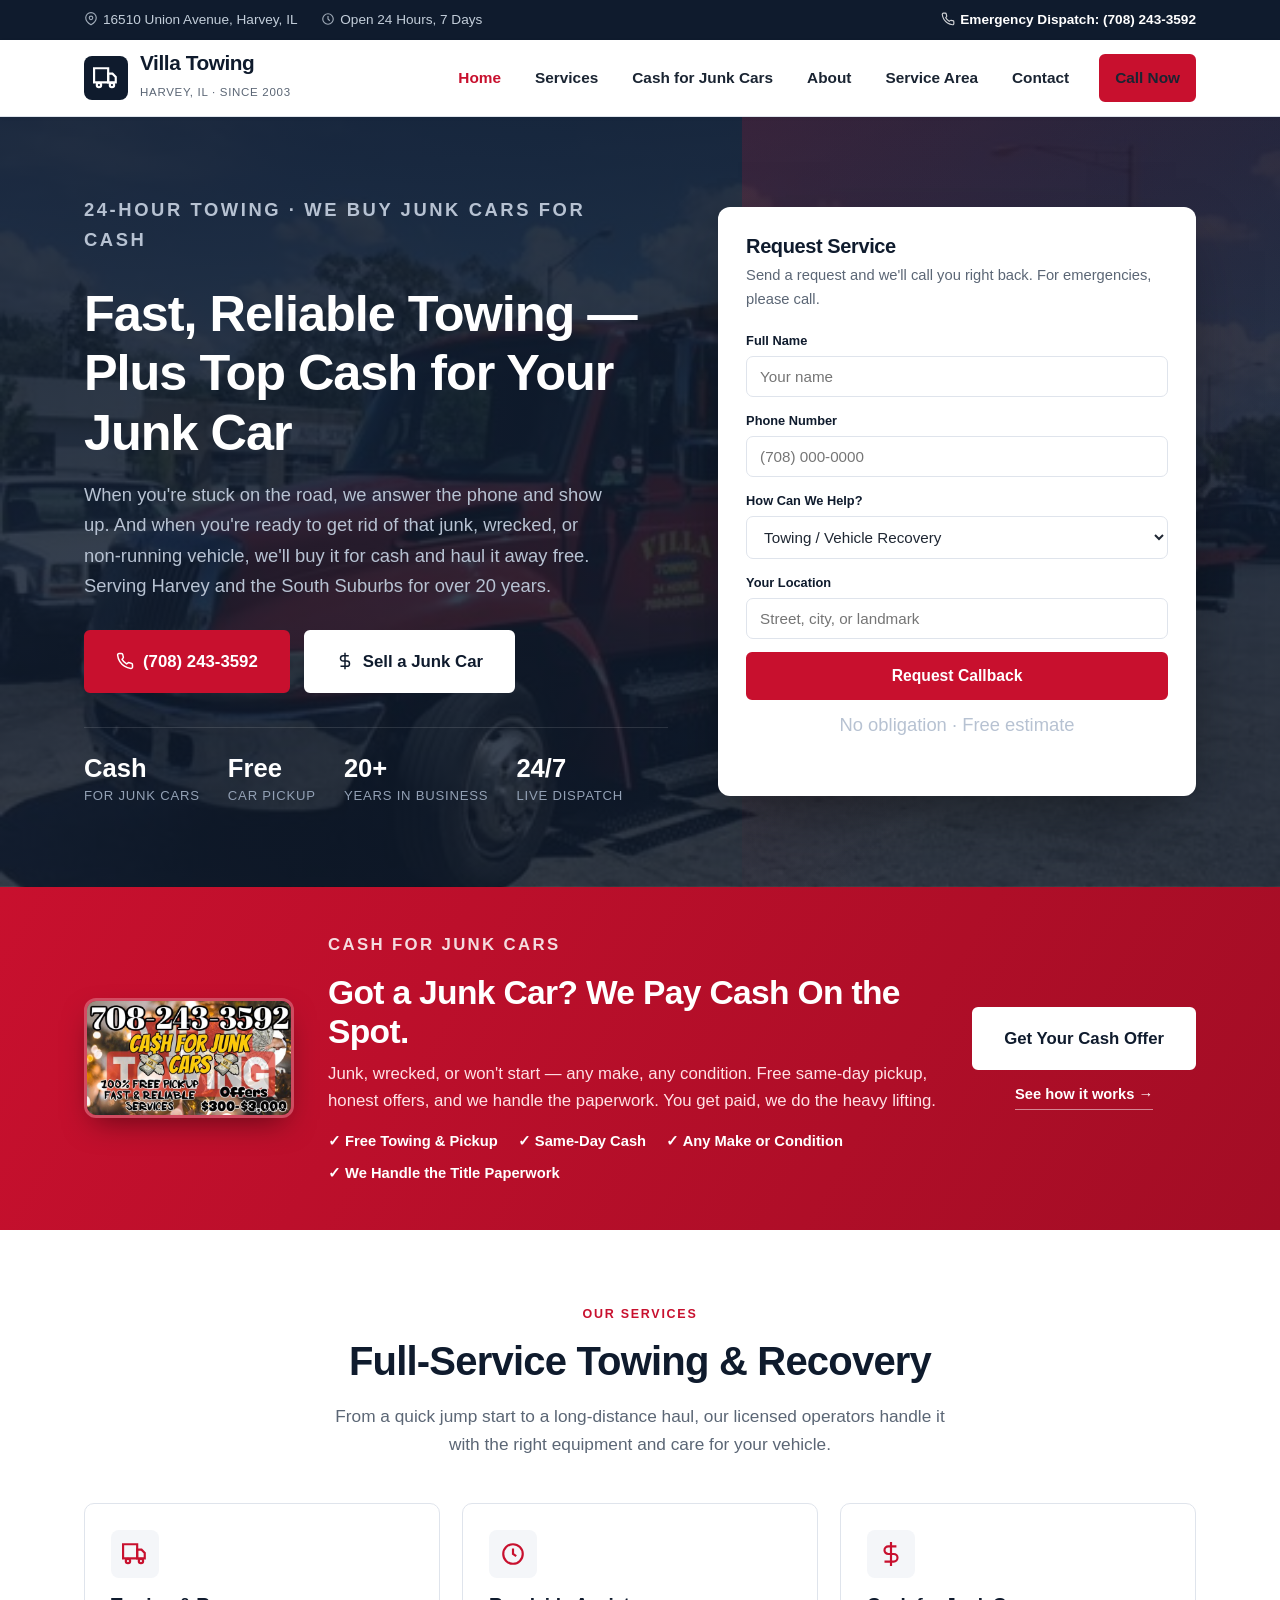
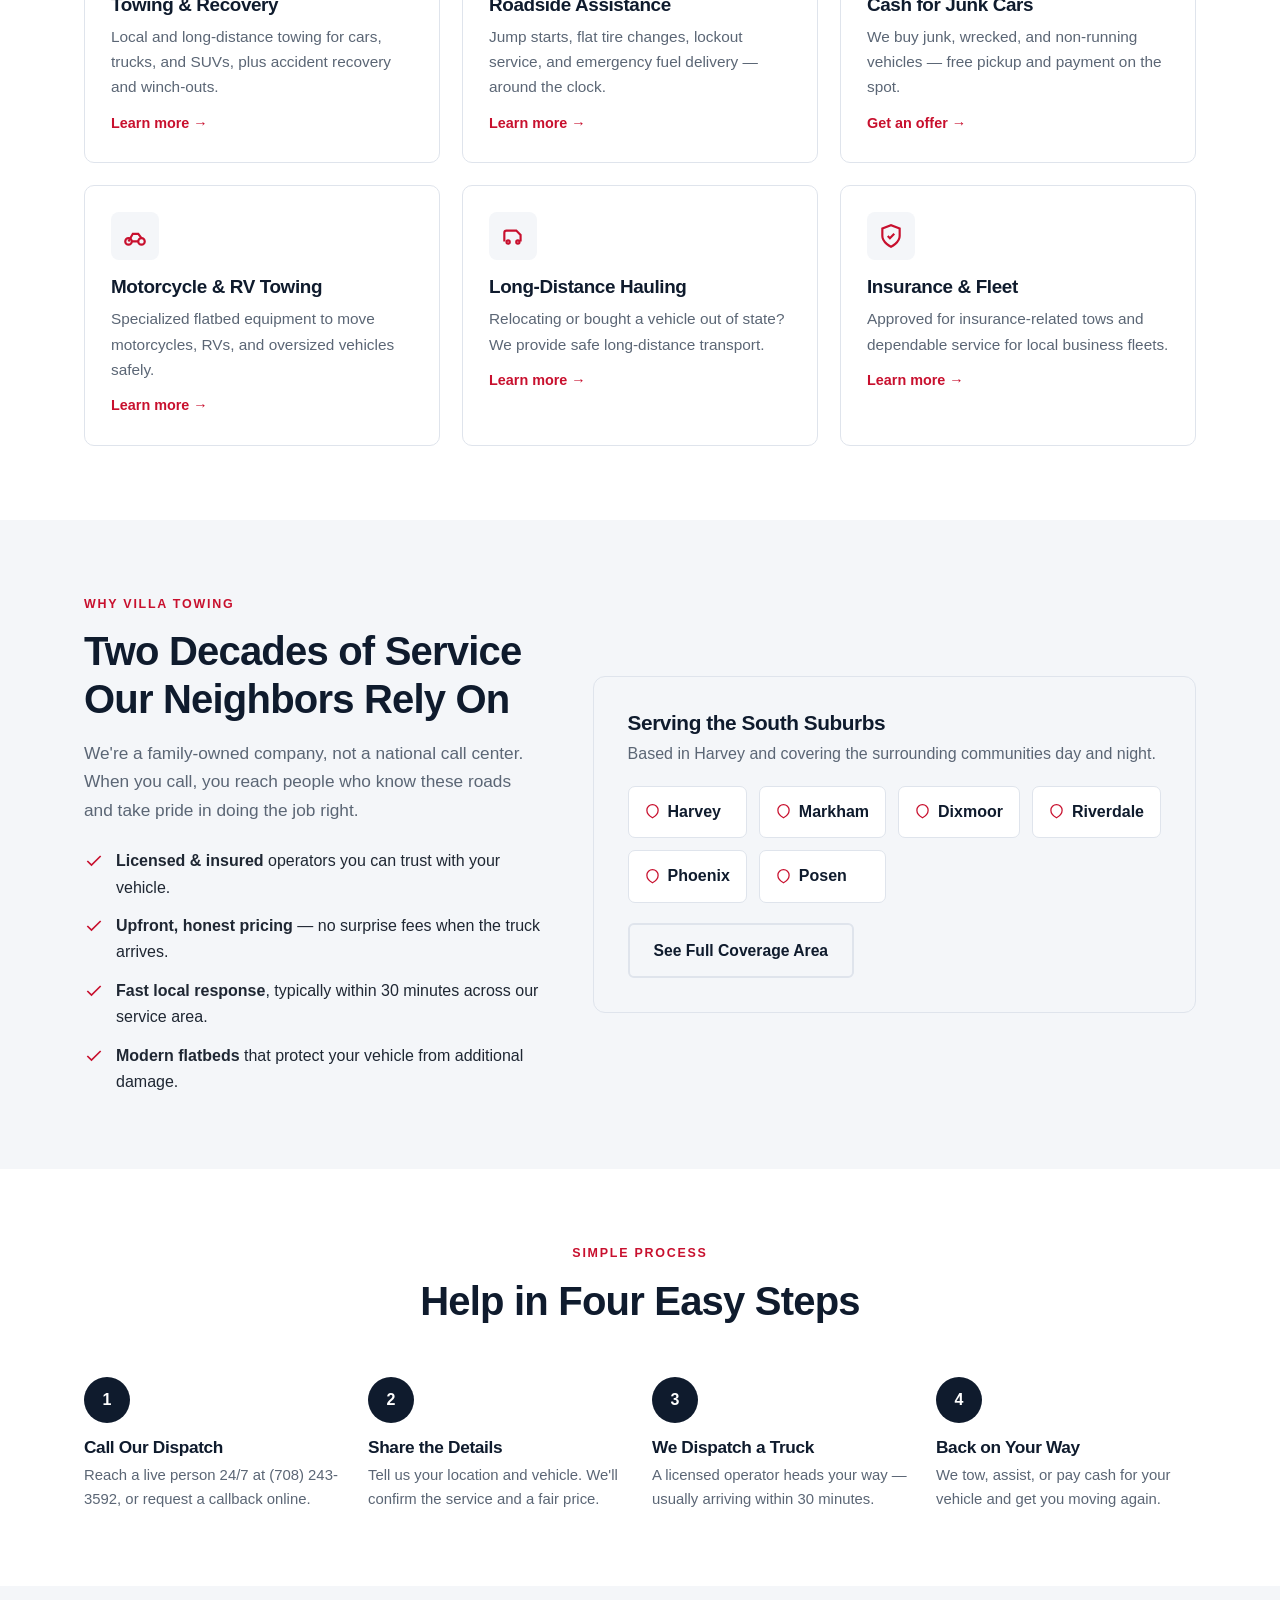
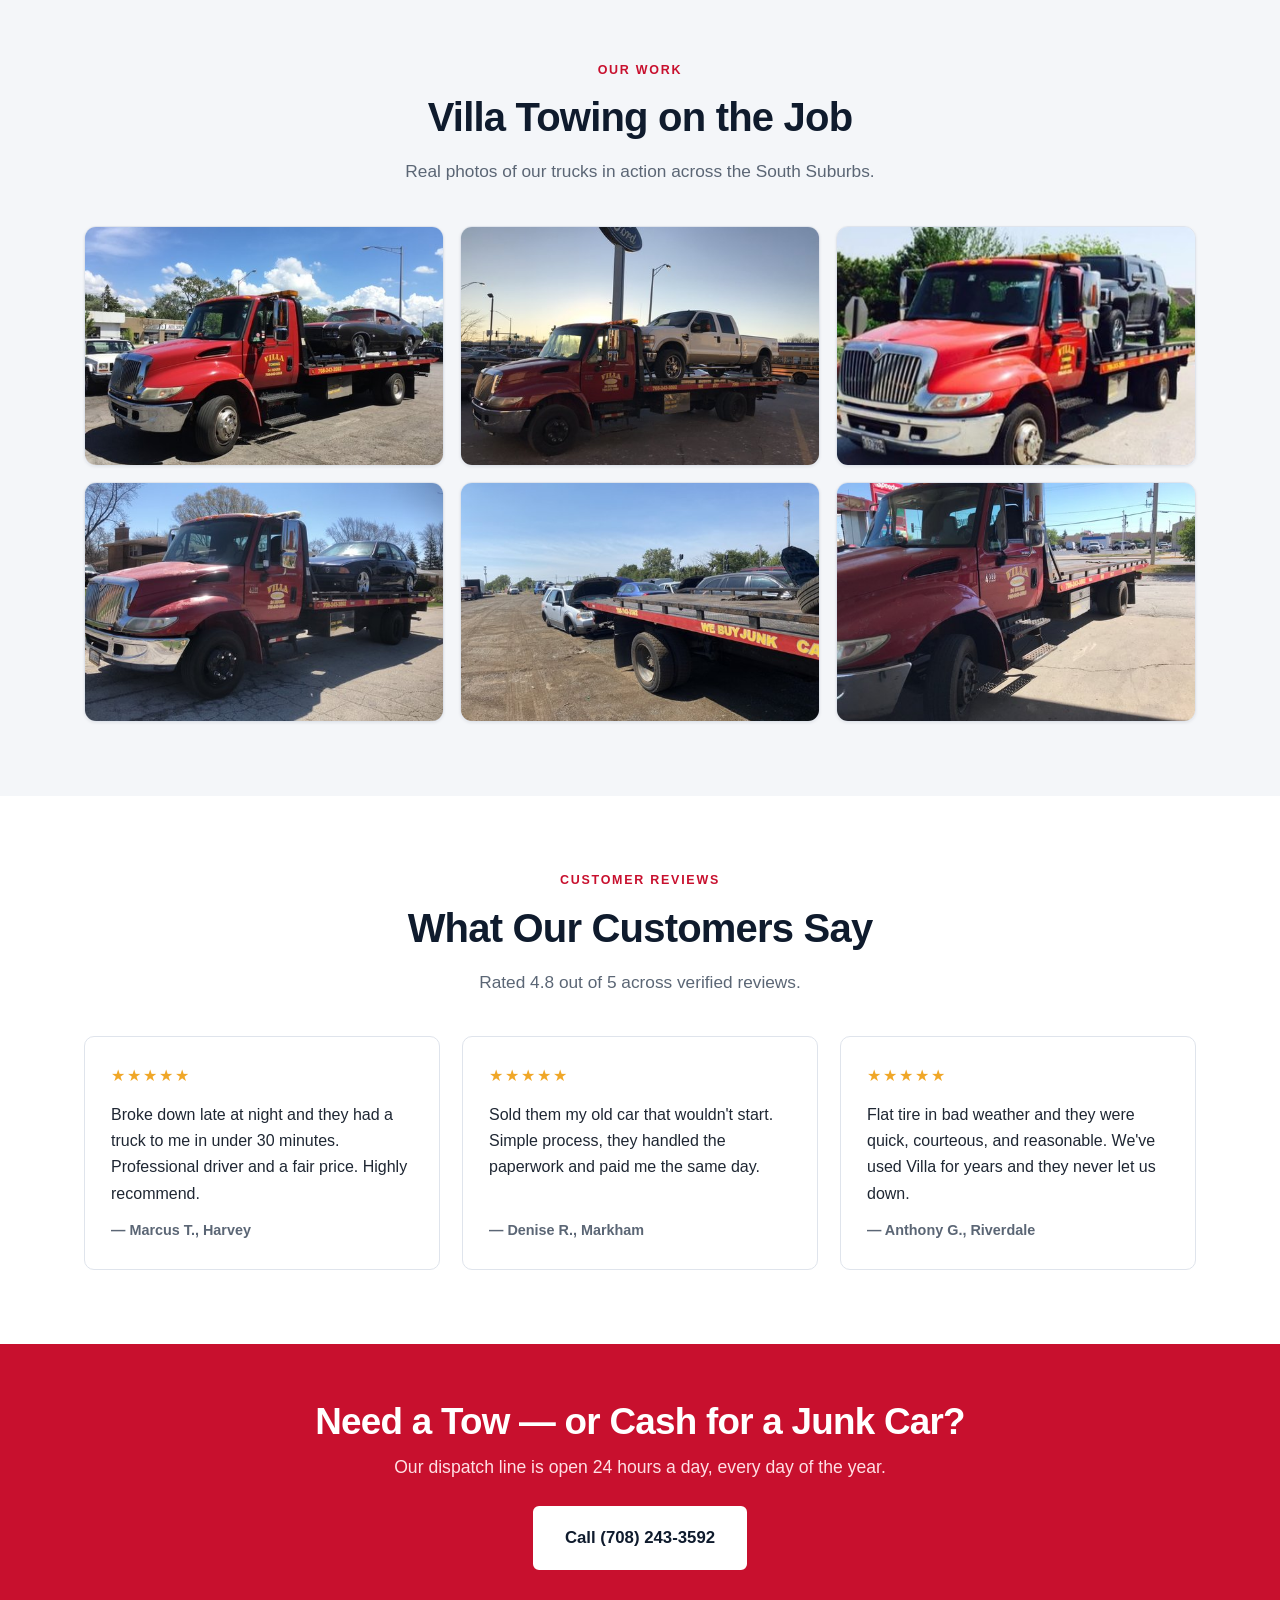
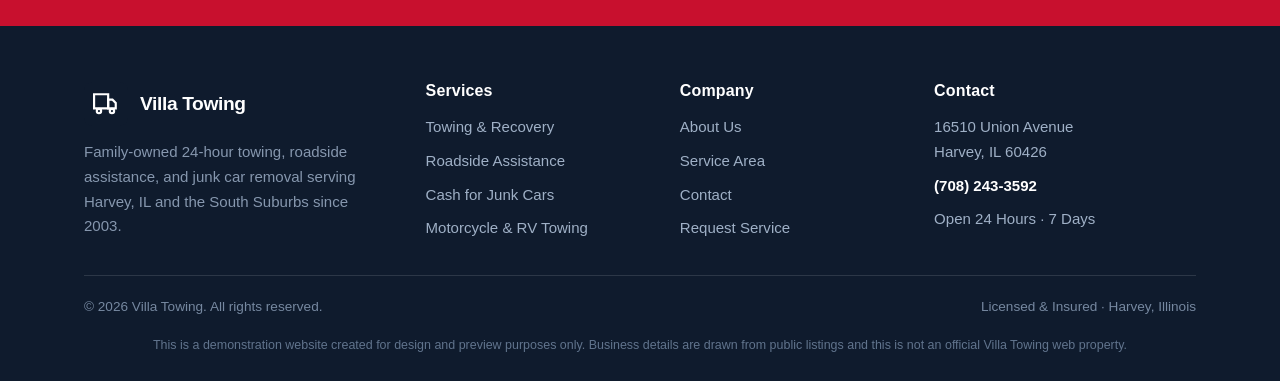
==== index.html @ cbfd946d "cash4cars" ====
<!DOCTYPE html>
<html lang="en">
<head>
<meta charset="UTF-8">
<meta name="viewport" content="width=device-width, initial-scale=1.0">
<title>Villa Towing | 24/7 Towing & Cash for Junk Cars in Harvey, IL</title>
<meta name="description" content="Villa Towing provides 24-hour towing and roadside assistance, and pays cash for junk cars in Harvey, IL and the South Suburbs. Free pickup, same-day cash. Call (708) 243-3592.">
<link rel="stylesheet" href="styles.css">
</head>
<body>

<!-- TOP BAR -->
<div class="topbar">
  <div class="wrap">
    <div class="tb-left">
      <span><svg viewBox="0 0 24 24" fill="none" stroke="currentColor" stroke-width="2"><path d="M21 10c0 7-9 12-9 12s-9-5-9-12a9 9 0 0118 0z"/><circle cx="12" cy="10" r="3"/></svg>16510 Union Avenue, Harvey, IL</span>
      <span><svg viewBox="0 0 24 24" fill="none" stroke="currentColor" stroke-width="2"><circle cx="12" cy="12" r="9"/><path d="M12 7v5l3 3"/></svg>Open 24 Hours, 7 Days</span>
    </div>
    <div class="tb-right">
      <a href="tel:+17082433592"><svg viewBox="0 0 24 24" fill="none" stroke="currentColor" stroke-width="2"><path d="M22 16.9v3a2 2 0 01-2.2 2 19.8 19.8 0 01-8.6-3 19.5 19.5 0 01-6-6 19.8 19.8 0 01-3-8.6A2 2 0 014.1 2h3a2 2 0 012 1.7c.1.9.3 1.8.6 2.6a2 2 0 01-.5 2.1L8.1 9.9a16 16 0 006 6l1.5-1.1a2 2 0 012.1-.5c.8.3 1.7.5 2.6.6a2 2 0 011.7 2z"/></svg>Emergency Dispatch: (708) 243-3592</a>
    </div>
  </div>
</div>

<!-- HEADER -->
<header class="site">
  <div class="wrap nav">
    <a href="index.html" class="brand">
      <span class="logo"><svg viewBox="0 0 24 24" fill="none" stroke="#fff" stroke-width="2"><path d="M1 3h13v13H1z"/><path d="M14 8h4l3 3v5h-7z"/><circle cx="5.5" cy="18.5" r="2"/><circle cx="17.5" cy="18.5" r="2"/></svg></span>
      <span><span class="name">Villa Towing</span><br><span class="tag">Harvey, IL · Since 2003</span></span>
    </a>
    <nav class="nav-links" id="menu">
      <a href="index.html" class="active">Home</a>
      <a href="services.html">Services</a>
      <a href="junk-cars.html">Cash for Junk Cars</a>
      <a href="about.html">About</a>
      <a href="service-area.html">Service Area</a>
      <a href="contact.html">Contact</a>
      <a href="tel:+17082433592" class="btn btn-primary nav-cta">Call Now</a>
    </nav>
    <button class="menu-btn" onclick="document.getElementById('menu').classList.toggle('open')">☰</button>
  </div>
</header>

<!-- HERO -->
<section class="hero has-photo" style="background-image:linear-gradient(rgba(15,27,45,.90),rgba(15,27,45,.80)),url('images/yelp-7.jpg')">
  <div class="wrap">
    <div class="hero-grid">
      <div>
        <p class="eyebrow">24-Hour Towing · We Buy Junk Cars for Cash</p>
        <h1>Fast, Reliable Towing — Plus Top Cash for Your Junk Car</h1>
        <p>When you're stuck on the road, we answer the phone and show up. And when you're ready to get rid of that junk, wrecked, or non-running vehicle, we'll buy it for cash and haul it away free. Serving Harvey and the South Suburbs for over 20 years.</p>
        <div class="hero-cta">
          <a href="tel:+17082433592" class="btn btn-primary btn-lg">
            <svg viewBox="0 0 24 24" fill="none" stroke="currentColor" stroke-width="2"><path d="M22 16.9v3a2 2 0 01-2.2 2 19.8 19.8 0 01-8.6-3 19.5 19.5 0 01-6-6 19.8 19.8 0 01-3-8.6A2 2 0 014.1 2h3a2 2 0 012 1.7c.1.9.3 1.8.6 2.6a2 2 0 01-.5 2.1L8.1 9.9a16 16 0 006 6l1.5-1.1a2 2 0 012.1-.5c.8.3 1.7.5 2.6.6a2 2 0 011.7 2z"/></svg>
            (708) 243-3592
          </a>
          <a href="junk-cars.html" class="btn btn-light btn-lg">
            <svg viewBox="0 0 24 24" fill="none" stroke="currentColor" stroke-width="2"><path d="M12 1v22M17 5H9.5a3.5 3.5 0 000 7h5a3.5 3.5 0 010 7H6"/></svg>
            Sell a Junk Car
          </a>
        </div>
        <div class="trust-row">
          <div class="t"><span class="n">Cash</span><span class="l">For Junk Cars</span></div>
          <div class="t"><span class="n">Free</span><span class="l">Car Pickup</span></div>
          <div class="t"><span class="n">20+</span><span class="l">Years in Business</span></div>
          <div class="t"><span class="n">24/7</span><span class="l">Live Dispatch</span></div>
        </div>
      </div>

      <div class="quote-card" id="quote">
        <h3>Request Service</h3>
        <p class="qс-sub">Send a request and we'll call you right back. For emergencies, please call.</p>
        <form onsubmit="return villaSubmit(event)">
          <div class="field"><label>Full Name</label><input required placeholder="Your name"></div>
          <div class="field"><label>Phone Number</label><input required type="tel" placeholder="(708) 000-0000"></div>
          <div class="field">
            <label>How Can We Help?</label>
            <select>
              <option>Towing / Vehicle Recovery</option>
              <option>Sell a Junk Car (Cash Offer)</option>
              <option>Jump Start</option>
              <option>Flat Tire Change</option>
              <option>Lockout / Fuel Delivery</option>
              <option>Motorcycle or RV Towing</option>
            </select>
          </div>
          <div class="field"><label>Your Location</label><input placeholder="Street, city, or landmark"></div>
          <button type="submit" class="btn btn-primary" style="width:100%;justify-content:center">Request Callback</button>
          <p class="form-note">No obligation · Free estimate</p>
        </form>
      </div>
    </div>
  </div>
</section>

<!-- CASH FOR JUNK CARS HIGHLIGHT -->
<section class="junk-band">
  <div class="wrap">
    <div class="junk-inner">
      <div class="junk-photo">
        <img src="images/yelp-1.jpg" alt="Villa Towing — Cash for Junk Cars, free pickup, offers $300–$3,000">
      </div>
      <div class="junk-copy">
        <p class="eyebrow" style="color:#fff;opacity:.85">Cash for Junk Cars</p>
        <h2>Got a Junk Car? We Pay Cash On the Spot.</h2>
        <p>Junk, wrecked, or won't start — any make, any condition. Free same-day pickup, honest offers, and we handle the paperwork. You get paid, we do the heavy lifting.</p>
        <div class="junk-tags">
          <span>✓ Free Towing &amp; Pickup</span>
          <span>✓ Same-Day Cash</span>
          <span>✓ Any Make or Condition</span>
          <span>✓ We Handle the Title Paperwork</span>
        </div>
      </div>
      <div class="junk-cta">
        <a href="tel:+17082433592" class="btn btn-light btn-lg">Get Your Cash Offer</a>
        <a href="junk-cars.html" class="junk-link">See how it works →</a>
      </div>
    </div>
  </div>
</section>

<!-- SERVICES -->
<section class="section">
  <div class="wrap">
    <div class="center" style="margin-bottom:44px">
      <p class="eyebrow">Our Services</p>
      <h2 class="h-lead">Full-Service Towing &amp; Recovery</h2>
      <p class="sub">From a quick jump start to a long-distance haul, our licensed operators handle it with the right equipment and care for your vehicle.</p>
    </div>
    <div class="grid grid-3">
      <div class="card">
        <div class="icon"><svg viewBox="0 0 24 24" fill="none" stroke-width="2"><path d="M1 3h13v13H1z"/><path d="M14 8h4l3 3v5h-7z"/><circle cx="5.5" cy="18.5" r="2"/><circle cx="17.5" cy="18.5" r="2"/></svg></div>
        <h3>Towing &amp; Recovery</h3>
        <p>Local and long-distance towing for cars, trucks, and SUVs, plus accident recovery and winch-outs.</p>
        <a href="services.html" class="more">Learn more →</a>
      </div>
      <div class="card">
        <div class="icon"><svg viewBox="0 0 24 24" fill="none" stroke-width="2"><circle cx="12" cy="12" r="9"/><path d="M12 7v5l3 2"/></svg></div>
        <h3>Roadside Assistance</h3>
        <p>Jump starts, flat tire changes, lockout service, and emergency fuel delivery — around the clock.</p>
        <a href="services.html" class="more">Learn more →</a>
      </div>
      <div class="card">
        <div class="icon"><svg viewBox="0 0 24 24" fill="none" stroke-width="2"><path d="M12 1v22M17 5H9.5a3.5 3.5 0 000 7h5a3.5 3.5 0 010 7H6"/></svg></div>
        <h3>Cash for Junk Cars</h3>
        <p>We buy junk, wrecked, and non-running vehicles — free pickup and payment on the spot.</p>
        <a href="junk-cars.html" class="more">Get an offer →</a>
      </div>
      <div class="card">
        <div class="icon"><svg viewBox="0 0 24 24" fill="none" stroke-width="2"><circle cx="6" cy="17" r="3"/><circle cx="18" cy="17" r="3"/><path d="M9 17h6M6 17l4-7h5l3 4"/></svg></div>
        <h3>Motorcycle &amp; RV Towing</h3>
        <p>Specialized flatbed equipment to move motorcycles, RVs, and oversized vehicles safely.</p>
        <a href="services.html" class="more">Learn more →</a>
      </div>
      <div class="card">
        <div class="icon"><svg viewBox="0 0 24 24" fill="none" stroke-width="2"><path d="M3 12h18M12 3v18" opacity=".0"/><path d="M4 17V9a2 2 0 012-2h9l4 4v6"/><circle cx="7.5" cy="17.5" r="1.5"/><circle cx="16.5" cy="17.5" r="1.5"/></svg></div>
        <h3>Long-Distance Hauling</h3>
        <p>Relocating or bought a vehicle out of state? We provide safe long-distance transport.</p>
        <a href="services.html" class="more">Learn more →</a>
      </div>
      <div class="card">
        <div class="icon"><svg viewBox="0 0 24 24" fill="none" stroke-width="2"><path d="M12 22s8-4 8-10V5l-8-3-8 3v7c0 6 8 10 8 10z"/><path d="M9 12l2 2 4-4"/></svg></div>
        <h3>Insurance &amp; Fleet</h3>
        <p>Approved for insurance-related tows and dependable service for local business fleets.</p>
        <a href="services.html" class="more">Learn more →</a>
      </div>
    </div>
  </div>
</section>

<!-- WHY / SPLIT -->
<section class="section bg-mist">
  <div class="wrap split">
    <div>
      <p class="eyebrow">Why Villa Towing</p>
      <h2 class="h-lead">Two Decades of Service Our Neighbors Rely On</h2>
      <p class="sub" style="margin-bottom:24px">We're a family-owned company, not a national call center. When you call, you reach people who know these roads and take pride in doing the job right.</p>
      <ul class="checks">
        <li><svg viewBox="0 0 24 24" fill="none" stroke-width="2"><path d="M20 6L9 17l-5-5"/></svg><span><strong>Licensed &amp; insured</strong> operators you can trust with your vehicle.</span></li>
        <li><svg viewBox="0 0 24 24" fill="none" stroke-width="2"><path d="M20 6L9 17l-5-5"/></svg><span><strong>Upfront, honest pricing</strong> — no surprise fees when the truck arrives.</span></li>
        <li><svg viewBox="0 0 24 24" fill="none" stroke-width="2"><path d="M20 6L9 17l-5-5"/></svg><span><strong>Fast local response</strong>, typically within 30 minutes across our service area.</span></li>
        <li><svg viewBox="0 0 24 24" fill="none" stroke-width="2"><path d="M20 6L9 17l-5-5"/></svg><span><strong>Modern flatbeds</strong> that protect your vehicle from additional damage.</span></li>
      </ul>
    </div>
    <div class="panel">
      <h3 style="font-size:1.3rem;margin-bottom:6px">Serving the South Suburbs</h3>
      <p style="color:var(--muted);margin-bottom:18px">Based in Harvey and covering the surrounding communities day and night.</p>
      <div class="area-grid">
        <span><svg viewBox="0 0 24 24" fill="none" stroke-width="2"><path d="M21 10c0 7-9 12-9 12s-9-5-9-12a9 9 0 0118 0z"/></svg>Harvey</span>
        <span><svg viewBox="0 0 24 24" fill="none" stroke-width="2"><path d="M21 10c0 7-9 12-9 12s-9-5-9-12a9 9 0 0118 0z"/></svg>Markham</span>
        <span><svg viewBox="0 0 24 24" fill="none" stroke-width="2"><path d="M21 10c0 7-9 12-9 12s-9-5-9-12a9 9 0 0118 0z"/></svg>Dixmoor</span>
        <span><svg viewBox="0 0 24 24" fill="none" stroke-width="2"><path d="M21 10c0 7-9 12-9 12s-9-5-9-12a9 9 0 0118 0z"/></svg>Riverdale</span>
        <span><svg viewBox="0 0 24 24" fill="none" stroke-width="2"><path d="M21 10c0 7-9 12-9 12s-9-5-9-12a9 9 0 0118 0z"/></svg>Phoenix</span>
        <span><svg viewBox="0 0 24 24" fill="none" stroke-width="2"><path d="M21 10c0 7-9 12-9 12s-9-5-9-12a9 9 0 0118 0z"/></svg>Posen</span>
      </div>
      <a href="service-area.html" class="btn btn-outline" style="margin-top:20px">See Full Coverage Area</a>
    </div>
  </div>
</section>

<!-- HOW IT WORKS -->
<section class="section">
  <div class="wrap">
    <div class="center" style="margin-bottom:44px">
      <p class="eyebrow">Simple Process</p>
      <h2 class="h-lead">Help in Four Easy Steps</h2>
    </div>
    <div class="steps">
      <div class="step"><div class="num">1</div><h4>Call Our Dispatch</h4><p>Reach a live person 24/7 at (708) 243-3592, or request a callback online.</p></div>
      <div class="step"><div class="num">2</div><h4>Share the Details</h4><p>Tell us your location and vehicle. We'll confirm the service and a fair price.</p></div>
      <div class="step"><div class="num">3</div><h4>We Dispatch a Truck</h4><p>A licensed operator heads your way — usually arriving within 30 minutes.</p></div>
      <div class="step"><div class="num">4</div><h4>Back on Your Way</h4><p>We tow, assist, or pay cash for your vehicle and get you moving again.</p></div>
    </div>
  </div>
</section>

<!-- GALLERY -->
<section class="section bg-mist">
  <div class="wrap">
    <div class="center" style="margin-bottom:40px">
      <p class="eyebrow">Our Work</p>
      <h2 class="h-lead">Villa Towing on the Job</h2>
      <p class="sub">Real photos of our trucks in action across the South Suburbs.</p>
    </div>
    <div class="gallery">
      <a href="images/yelp-7.jpg" target="_blank"><img src="images/yelp-7.jpg" alt="Villa Towing flatbed hauling a classic car"></a>
      <a href="images/yelp-5.jpg" target="_blank"><img src="images/yelp-5.jpg" alt="Villa Towing loading a pickup truck at a dealership"></a>
      <a href="images/yelp-8.jpg" target="_blank"><img src="images/yelp-8.jpg" alt="Villa Towing flatbed hauling an SUV"></a>
      <a href="images/yelp-9.jpg" target="_blank"><img src="images/yelp-9.jpg" alt="Villa Towing flatbed with a sedan"></a>
      <a href="images/yelp-12.jpg" target="_blank"><img src="images/yelp-12.jpg" alt="Villa Towing loading a vehicle — we buy junk cars"></a>
      <a href="images/yelp-10.jpg" target="_blank"><img src="images/yelp-10.jpg" alt="Villa Towing tow truck ready for a call"></a>
    </div>
  </div>
</section>

<!-- REVIEWS -->
<section class="section">
  <div class="wrap">
    <div class="center" style="margin-bottom:40px">
      <p class="eyebrow">Customer Reviews</p>
      <h2 class="h-lead">What Our Customers Say</h2>
      <p class="sub">Rated 4.8 out of 5 across verified reviews.</p>
    </div>
    <div class="grid grid-3">
      <div class="review"><div class="stars">★★★★★</div><q>Broke down late at night and they had a truck to me in under 30 minutes. Professional driver and a fair price. Highly recommend.</q><span class="who">— Marcus T., Harvey</span></div>
      <div class="review"><div class="stars">★★★★★</div><q>Sold them my old car that wouldn't start. Simple process, they handled the paperwork and paid me the same day.</q><span class="who">— Denise R., Markham</span></div>
      <div class="review"><div class="stars">★★★★★</div><q>Flat tire in bad weather and they were quick, courteous, and reasonable. We've used Villa for years and they never let us down.</q><span class="who">— Anthony G., Riverdale</span></div>
    </div>
  </div>
</section>

<!-- CTA BAND -->
<section class="cta-band">
  <div class="wrap">
    <h2>Need a Tow — or Cash for a Junk Car?</h2>
    <p>Our dispatch line is open 24 hours a day, every day of the year.</p>
    <a href="tel:+17082433592" class="btn btn-light btn-lg">Call (708) 243-3592</a>
  </div>
</section>

<!-- FOOTER -->
<footer class="site">
  <div class="wrap">
    <div class="foot-grid">
      <div class="foot-brand">
        <div class="brand">
          <span class="logo"><svg viewBox="0 0 24 24" fill="none" stroke="#fff" stroke-width="2"><path d="M1 3h13v13H1z"/><path d="M14 8h4l3 3v5h-7z"/><circle cx="5.5" cy="18.5" r="2"/><circle cx="17.5" cy="18.5" r="2"/></svg></span>
          <span class="name" style="color:#fff;font-weight:800;font-size:1.2rem">Villa Towing</span>
        </div>
        <p>Family-owned 24-hour towing, roadside assistance, and junk car removal serving Harvey, IL and the South Suburbs since 2003.</p>
      </div>
      <div>
        <h4>Services</h4>
        <ul class="foot-links">
          <li><a href="services.html">Towing &amp; Recovery</a></li>
          <li><a href="services.html">Roadside Assistance</a></li>
          <li><a href="junk-cars.html">Cash for Junk Cars</a></li>
          <li><a href="services.html">Motorcycle &amp; RV Towing</a></li>
        </ul>
      </div>
      <div>
        <h4>Company</h4>
        <ul class="foot-links">
          <li><a href="about.html">About Us</a></li>
          <li><a href="service-area.html">Service Area</a></li>
          <li><a href="contact.html">Contact</a></li>
          <li><a href="index.html#quote">Request Service</a></li>
        </ul>
      </div>
      <div>
        <h4>Contact</h4>
        <ul class="foot-links">
          <li>16510 Union Avenue<br>Harvey, IL 60426</li>
          <li><a href="tel:+17082433592" style="color:#fff;font-weight:700">(708) 243-3592</a></li>
          <li>Open 24 Hours · 7 Days</li>
        </ul>
      </div>
    </div>
    <div class="foot-bottom">
      <span>© 2026 Villa Towing. All rights reserved.</span>
      <span>Licensed &amp; Insured · Harvey, Illinois</span>
    </div>
    <p class="disclaimer">This is a demonstration website created for design and preview purposes only. Business details are drawn from public listings and this is not an official Villa Towing web property.</p>
  </div>
</footer>

<a href="tel:+17082433592" class="callbar">📞 Tap to Call — (708) 243-3592</a>

<script>
function villaSubmit(e){
  e.preventDefault();
  var b=e.target.querySelector('button[type=submit]');
  b.textContent="✓ Request received — we'll call you shortly";
  b.style.background="#1f7a3d";b.style.borderColor="#1f7a3d";
  return false;
}
</script>
</body>
</html>
---- styles.css ----
/* ==========================================================================
   Villa Towing — shared styles
   ========================================================================== */
:root{
  --navy:#0f1b2d;
  --navy-2:#16273f;
  --ink:#1a2432;
  --paper:#ffffff;
  --mist:#f4f6f9;
  --mist-2:#eaeef4;
  --line:#dfe4ec;
  --text:#1f2733;
  --muted:#5b6675;
  --accent:#c8102e;      /* professional red */
  --accent-dk:#a30d25;
  --gold:#b8860b;
  --radius:10px;
  --shadow-sm:0 1px 3px rgba(16,27,45,.08);
  --shadow:0 10px 30px -12px rgba(16,27,45,.22);
  --maxw:1160px;
}
*{box-sizing:border-box;margin:0;padding:0}
html{scroll-behavior:smooth}
body{
  font-family:"Segoe UI",Roboto,-apple-system,BlinkMacSystemFont,Helvetica,Arial,sans-serif;
  color:var(--text);line-height:1.65;background:var(--paper);-webkit-font-smoothing:antialiased;
}
a{color:inherit;text-decoration:none}
img{max-width:100%}
h1,h2,h3,h4{color:var(--navy);line-height:1.18;font-weight:800;letter-spacing:-.02em}
.wrap{max-width:var(--maxw);margin:0 auto;padding:0 24px}
.section{padding:74px 0}
.section.tight{padding:52px 0}
.bg-mist{background:var(--mist)}
.bg-navy{background:var(--navy);color:#dfe6f0}
.bg-navy h1,.bg-navy h2,.bg-navy h3{color:#fff}

/* Buttons */
.btn{
  display:inline-flex;align-items:center;gap:9px;font-weight:700;border-radius:6px;
  padding:13px 24px;border:2px solid transparent;cursor:pointer;font-size:.98rem;
  transition:background .15s,color .15s,border-color .15s,transform .15s;font-family:inherit;
}
.btn svg{width:18px;height:18px}
.btn-primary{background:var(--accent);color:#fff;border-color:var(--accent)}
.btn-primary:hover{background:var(--accent-dk);border-color:var(--accent-dk)}
.btn-outline{background:transparent;color:var(--navy);border-color:var(--line)}
.btn-outline:hover{border-color:var(--navy);background:var(--navy);color:#fff}
.btn-light{background:#fff;color:var(--navy);border-color:#fff}
.btn-light:hover{background:transparent;color:#fff}
.btn-lg{padding:16px 30px;font-size:1.05rem}

/* Eyebrow / headings */
.eyebrow{color:var(--accent);font-weight:800;letter-spacing:.14em;text-transform:uppercase;font-size:.78rem}
.bg-navy .eyebrow{color:#f0b429}
.h-lead{font-size:clamp(1.8rem,3.4vw,2.5rem);margin:.35em 0 .4em}
.sub{color:var(--muted);font-size:1.08rem;max-width:640px}
.center{text-align:center}
.center .sub{margin-left:auto;margin-right:auto}

/* ---------- Top bar + header ---------- */
.topbar{background:var(--navy);color:#c3ceda;font-size:.85rem}
.topbar .wrap{display:flex;justify-content:space-between;align-items:center;height:40px;flex-wrap:wrap}
.topbar a{color:#fff;font-weight:600}
.topbar .tb-left span{margin-right:20px}
.topbar .tb-left svg,.topbar .tb-right svg{width:14px;height:14px;vertical-align:-2px;margin-right:5px;opacity:.8}

header.site{position:sticky;top:0;z-index:50;background:#fff;border-bottom:1px solid var(--line);box-shadow:var(--shadow-sm)}
.nav{display:flex;align-items:center;justify-content:space-between;height:76px}
.brand{display:flex;align-items:center;gap:12px}
.brand .logo{
  width:44px;height:44px;border-radius:8px;background:var(--navy);display:grid;place-items:center;flex:none;
}
.brand .logo svg{width:26px;height:26px}
.brand .name{font-weight:800;font-size:1.3rem;color:var(--navy);letter-spacing:-.02em;line-height:1}
.brand .tag{font-size:.72rem;color:var(--muted);letter-spacing:.06em;text-transform:uppercase}
.nav-links{display:flex;gap:6px;align-items:center}
.nav-links a{
  color:var(--ink);font-weight:600;font-size:.96rem;padding:9px 14px;border-radius:6px;transition:background .15s,color .15s;
}
.nav-links a:hover{background:var(--mist)}
.nav-links a.active{color:var(--accent)}
.nav-cta{margin-left:10px}
.menu-btn{display:none;background:none;border:1px solid var(--line);border-radius:6px;padding:8px 11px;font-size:1.2rem;cursor:pointer;color:var(--navy)}

/* ---------- Hero ---------- */
.hero{position:relative;background:var(--navy);color:#dbe3ee;overflow:hidden}
.hero::after{content:"";position:absolute;top:0;right:0;bottom:0;width:42%;
  background:linear-gradient(135deg,rgba(200,16,46,.18),transparent 70%);pointer-events:none}
.hero .wrap{position:relative;z-index:1;padding:78px 24px}
.hero-grid{display:grid;grid-template-columns:1.1fr .9fr;gap:50px;align-items:center}
.hero h1{color:#fff;font-size:clamp(2.1rem,4.4vw,3.15rem);margin-bottom:18px}
.hero p{color:#b7c2d2;font-size:1.15rem;max-width:520px;margin-bottom:28px}
.hero-cta{display:flex;gap:14px;flex-wrap:wrap}
.trust-row{display:flex;gap:28px;margin-top:34px;flex-wrap:wrap;border-top:1px solid rgba(255,255,255,.12);padding-top:26px}
.trust-row .t .n{font-size:1.6rem;font-weight:800;color:#fff;display:block;line-height:1.1}
.trust-row .t .l{font-size:.82rem;color:#93a1b5;text-transform:uppercase;letter-spacing:.06em}

/* Quote card */
.quote-card{background:#fff;border-radius:12px;padding:28px;box-shadow:0 24px 60px -20px rgba(0,0,0,.5);color:var(--text)}
.quote-card h3{font-size:1.25rem;margin-bottom:4px}
.quote-card .qс-sub{color:var(--muted);font-size:.92rem;margin-bottom:18px}
.field{margin-bottom:13px}
.field label{display:block;font-size:.8rem;font-weight:700;color:var(--navy);margin-bottom:5px}
.field input,.field select,.field textarea{
  width:100%;border:1px solid var(--line);border-radius:7px;padding:11px 13px;font-size:.95rem;
  font-family:inherit;color:var(--text);background:#fff;
}
.field input:focus,.field select:focus,.field textarea:focus{outline:none;border-color:var(--accent)}
.form-note{font-size:.8rem;color:var(--muted);text-align:center;margin-top:10px}

/* ---------- Cards / grid ---------- */
.grid{display:grid;gap:22px}
.grid-2{grid-template-columns:repeat(2,1fr)}
.grid-3{grid-template-columns:repeat(3,1fr)}
.grid-4{grid-template-columns:repeat(4,1fr)}
.card{background:#fff;border:1px solid var(--line);border-radius:var(--radius);padding:26px;transition:box-shadow .2s,transform .2s}
.card:hover{box-shadow:var(--shadow);transform:translateY(-3px)}
.card .icon{width:48px;height:48px;border-radius:8px;background:var(--mist);display:grid;place-items:center;margin-bottom:16px}
.card .icon svg{width:26px;height:26px;stroke:var(--accent)}
.card h3{font-size:1.18rem;margin-bottom:8px}
.card p{color:var(--muted);font-size:.96rem}
.card .more{display:inline-block;margin-top:12px;color:var(--accent);font-weight:700;font-size:.9rem}

/* Feature list */
.checks{list-style:none;display:grid;gap:12px}
.checks li{display:flex;gap:12px;align-items:flex-start;color:var(--text)}
.checks li svg{width:20px;height:20px;stroke:var(--accent);flex:none;margin-top:3px}

/* Steps */
.steps{display:grid;grid-template-columns:repeat(4,1fr);gap:24px;counter-reset:s}
.step{position:relative;padding-top:8px}
.step .num{width:46px;height:46px;border-radius:50%;background:var(--navy);color:#fff;font-weight:800;display:grid;place-items:center;margin-bottom:14px}
.step h4{font-size:1.08rem;margin-bottom:5px}
.step p{color:var(--muted);font-size:.93rem}

/* Split / feature rows */
.split{display:grid;grid-template-columns:1fr 1fr;gap:48px;align-items:center}
.panel{background:var(--mist);border:1px solid var(--line);border-radius:12px;padding:34px}

/* CTA band */
.cta-band{background:var(--accent);color:#fff;text-align:center;padding:56px 24px;border-radius:0}
.cta-band h2{color:#fff;font-size:clamp(1.7rem,3.2vw,2.3rem);margin-bottom:10px}
.cta-band p{color:#ffdfe4;font-size:1.1rem;margin-bottom:24px}
.cta-band .phone{font-size:2rem;font-weight:800;color:#fff;display:inline-block;margin-top:6px}

/* Reviews */
.review{background:#fff;border:1px solid var(--line);border-radius:var(--radius);padding:26px;display:flex;flex-direction:column;gap:12px;height:100%}
.stars{color:#f0a728;letter-spacing:2px;font-size:1rem}
.review q{quotes:none;font-size:1rem;color:var(--text)}
.review q::before,.review q::after{content:""}
.review .who{margin-top:auto;color:var(--muted);font-weight:700;font-size:.9rem}

/* Info rows (contact) */
.info-list{list-style:none;display:grid;gap:2px}
.info-list li{display:flex;gap:16px;padding:16px 0;border-bottom:1px solid var(--line)}
.info-list li:last-child{border-bottom:none}
.info-list .ic{width:42px;height:42px;border-radius:8px;background:var(--navy);display:grid;place-items:center;flex:none}
.info-list .ic svg{width:20px;height:20px;stroke:#fff}
.info-list .k{font-size:.78rem;text-transform:uppercase;letter-spacing:.06em;color:var(--muted);font-weight:700}
.info-list .v{font-weight:700;color:var(--navy);font-size:1.02rem}
.info-list .v a{color:var(--accent)}

/* Page header (interior pages) */
.page-head{background:var(--navy);color:#cdd8e6;padding:56px 0}
.page-head h1{color:#fff;font-size:clamp(1.9rem,3.6vw,2.7rem)}
.crumbs{font-size:.85rem;color:#8ea0b8;margin-bottom:10px}
.crumbs a{color:#c9d5e5}
.crumbs a:hover{color:#fff}

/* FAQ / accordion-ish */
.faq{border:1px solid var(--line);border-radius:var(--radius);overflow:hidden;background:#fff}
.faq details{border-bottom:1px solid var(--line)}
.faq details:last-child{border-bottom:none}
.faq summary{cursor:pointer;padding:18px 22px;font-weight:700;color:var(--navy);list-style:none;display:flex;justify-content:space-between;align-items:center}
.faq summary::-webkit-details-marker{display:none}
.faq summary::after{content:"+";color:var(--accent);font-size:1.4rem;font-weight:400}
.faq details[open] summary::after{content:"–"}
.faq .ans{padding:0 22px 20px;color:var(--muted)}

/* Area list */
.area-grid{display:grid;grid-template-columns:repeat(4,1fr);gap:12px}
.area-grid span{background:#fff;border:1px solid var(--line);border-radius:7px;padding:12px 16px;font-weight:600;color:var(--navy);display:flex;align-items:center;gap:8px}
.area-grid span svg{width:15px;height:15px;stroke:var(--accent);flex:none}

/* ---------- Footer ---------- */
footer.site{background:var(--navy);color:#9fb0c6;padding:56px 0 26px;font-size:.94rem}
.foot-grid{display:grid;grid-template-columns:1.4fr 1fr 1fr 1.2fr;gap:36px;margin-bottom:34px}
footer.site h4{color:#fff;font-size:1rem;margin-bottom:14px;letter-spacing:.01em}
footer.site a{color:#9fb0c6}
footer.site a:hover{color:#fff}
.foot-links{list-style:none;display:grid;gap:9px}
.foot-brand .brand .name{color:#fff}
.foot-brand p{margin-top:14px;max-width:280px;color:#8697ae}
.foot-bottom{border-top:1px solid rgba(255,255,255,.12);padding-top:20px;display:flex;justify-content:space-between;flex-wrap:wrap;gap:12px;color:#7688a0;font-size:.85rem}
.disclaimer{text-align:center;color:#61748d;font-size:.78rem;margin-top:16px}

/* Photo gallery — uniform tiles */
.gallery{display:grid;grid-template-columns:repeat(3,1fr);gap:16px}
.gallery a{display:block;border-radius:12px;overflow:hidden;aspect-ratio:3/2;box-shadow:var(--shadow-sm);border:1px solid var(--line)}
.gallery img{width:100%;height:100%;object-fit:cover;display:block;transition:transform .4s ease}
.gallery a:hover img{transform:scale(1.05)}
@media(max-width:900px){.gallery{grid-template-columns:repeat(2,1fr)}}
@media(max-width:520px){.gallery{grid-template-columns:1fr;gap:12px}}

/* Media object (image beside copy) */
.media-shot{border-radius:12px;overflow:hidden;box-shadow:var(--shadow);border:1px solid var(--line);line-height:0}
.media-shot img{width:100%;height:100%;object-fit:cover;display:block}

/* Hero with photo background */
.hero.has-photo{background-size:cover;background-position:center}

/* Cash-for-junk-cars highlight band */
.junk-band{background:linear-gradient(120deg,var(--accent) 0%,var(--accent-dk) 100%);color:#fff;padding:44px 0}
.junk-inner{display:grid;grid-template-columns:auto 1fr auto;gap:34px;align-items:center}
.junk-icon{width:96px;height:96px;border-radius:16px;background:rgba(255,255,255,.14);display:grid;place-items:center;flex:none}
.junk-icon svg{width:52px;height:52px;stroke:#fff}
.junk-photo{width:210px;flex:none;border-radius:12px;overflow:hidden;box-shadow:0 12px 30px -10px rgba(0,0,0,.5);border:3px solid rgba(255,255,255,.25);line-height:0}
.junk-photo img{width:100%;display:block}
.junk-copy h2{color:#fff;font-size:clamp(1.5rem,2.8vw,2.1rem);margin:2px 0 8px}
.junk-copy>p{color:#ffe1e5;font-size:1.05rem;max-width:620px;margin-bottom:14px}
.junk-tags{display:flex;flex-wrap:wrap;gap:8px 20px}
.junk-tags span{font-weight:700;font-size:.92rem;color:#fff}
.junk-cta{display:flex;flex-direction:column;gap:12px;align-items:center;text-align:center;flex:none}
.junk-link{color:#fff;font-weight:700;font-size:.92rem;border-bottom:1px solid rgba(255,255,255,.5);padding-bottom:2px}
.junk-link:hover{border-color:#fff}
@media(max-width:960px){
  .junk-inner{grid-template-columns:1fr;text-align:center;gap:22px}
  .junk-icon,.junk-photo{margin:0 auto}
  .junk-copy>p{margin-left:auto;margin-right:auto}
  .junk-tags{justify-content:center}
  .junk-cta{align-items:stretch}
}

/* Sticky mobile call bar */
.callbar{display:none;position:fixed;left:0;right:0;bottom:0;z-index:60;background:var(--accent);color:#fff;text-align:center;padding:14px;font-weight:800;font-size:1.05rem}

/* ---------- Responsive ---------- */
/* Collapse the nav into a menu before links get cramped */
@media(max-width:1024px){
  .brand .tag{display:none}
  .nav-links{display:none;position:absolute;top:76px;left:0;right:0;background:#fff;flex-direction:column;
    align-items:stretch;border-bottom:1px solid var(--line);padding:10px;gap:2px;box-shadow:var(--shadow)}
  .nav-links.open{display:flex}
  .nav-links a{padding:13px 14px;border-radius:6px}
  .nav-links .nav-cta{margin-left:0;text-align:center;justify-content:center;margin-top:4px}
  .menu-btn{display:block}
}
@media(max-width:960px){
  .hero-grid{grid-template-columns:1fr;gap:38px}
  .grid-3,.grid-4{grid-template-columns:repeat(2,1fr)}
  .steps{grid-template-columns:repeat(2,1fr)}
  .split{grid-template-columns:1fr;gap:32px}
  .foot-grid{grid-template-columns:1fr 1fr}
  .area-grid{grid-template-columns:repeat(3,1fr)}
}
@media(max-width:640px){
  .grid-2,.grid-3,.grid-4{grid-template-columns:1fr}
  .steps{grid-template-columns:1fr}
  .area-grid{grid-template-columns:repeat(2,1fr)}
  .foot-grid{grid-template-columns:1fr}
  .section{padding:52px 0}
  .callbar{display:block}
  body{padding-bottom:54px}
  .topbar .tb-right{display:none}
  .topbar .tb-left span:last-child{display:none}
}
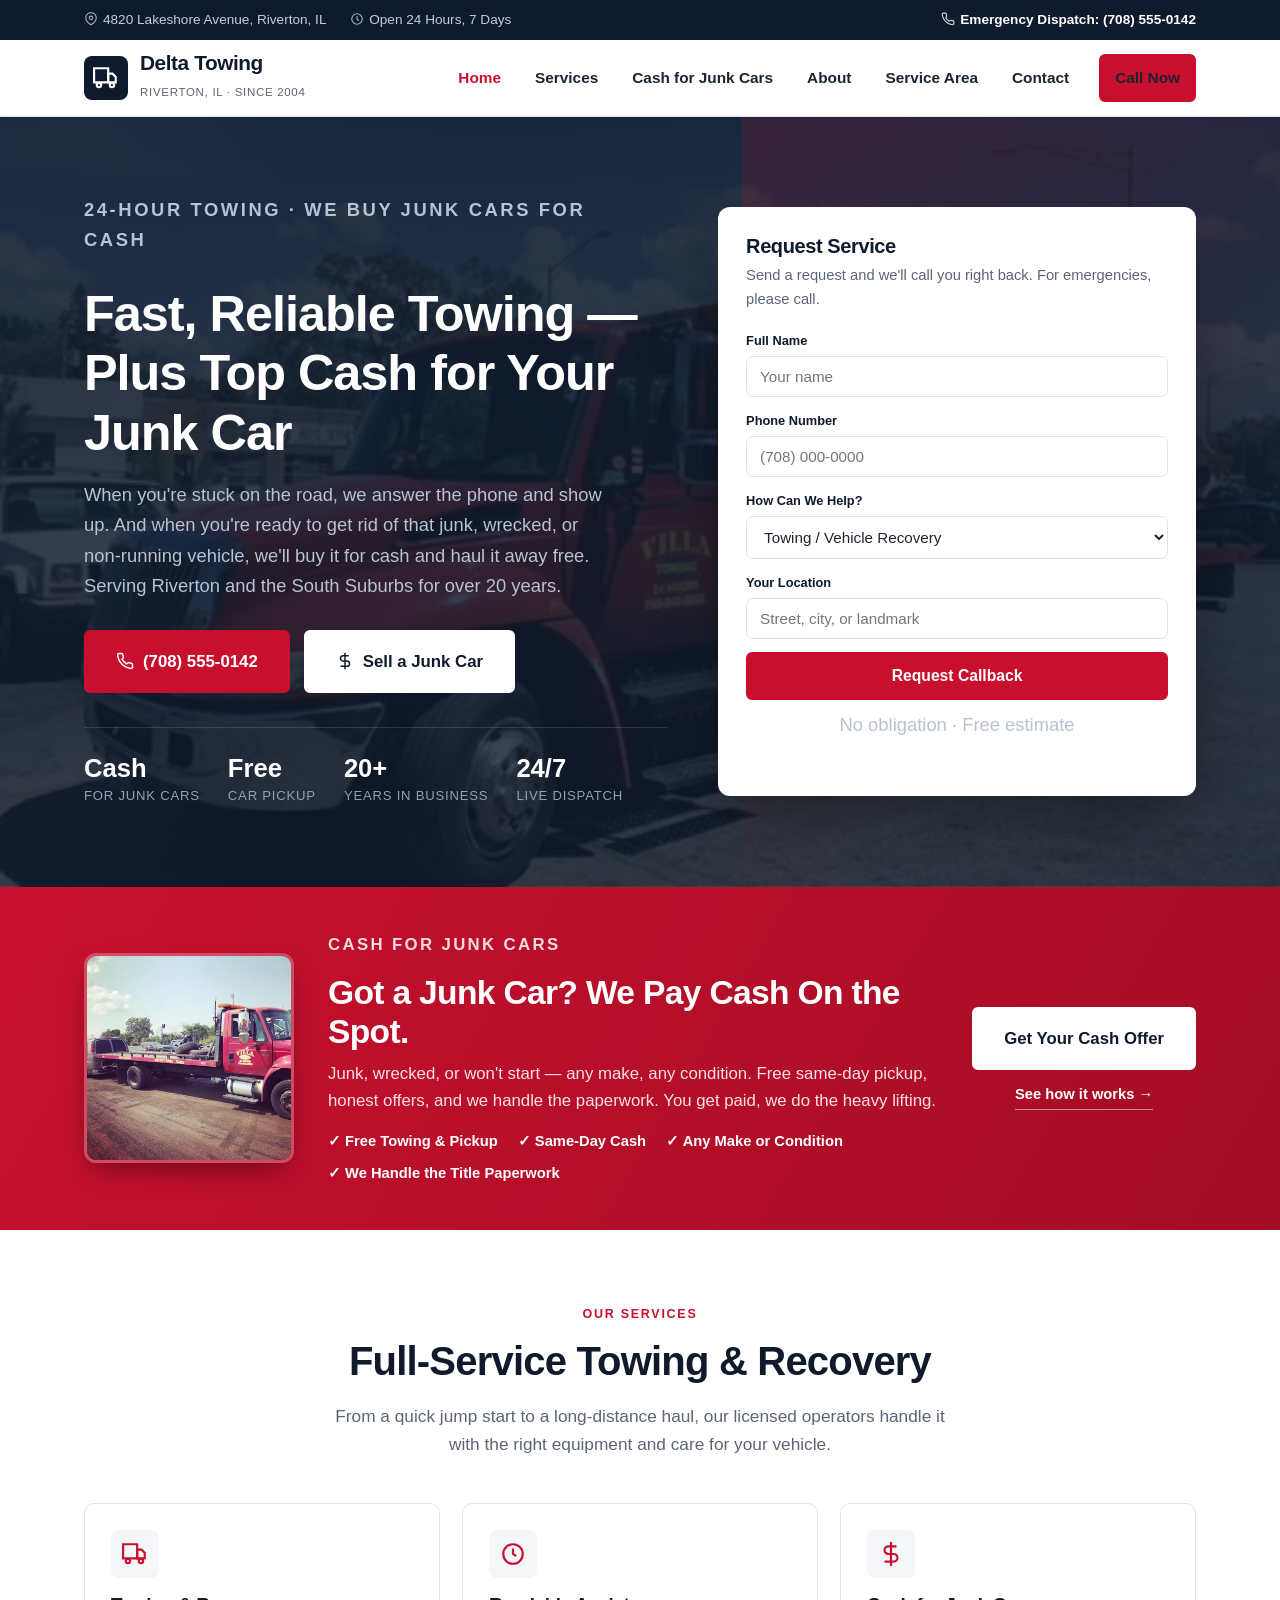
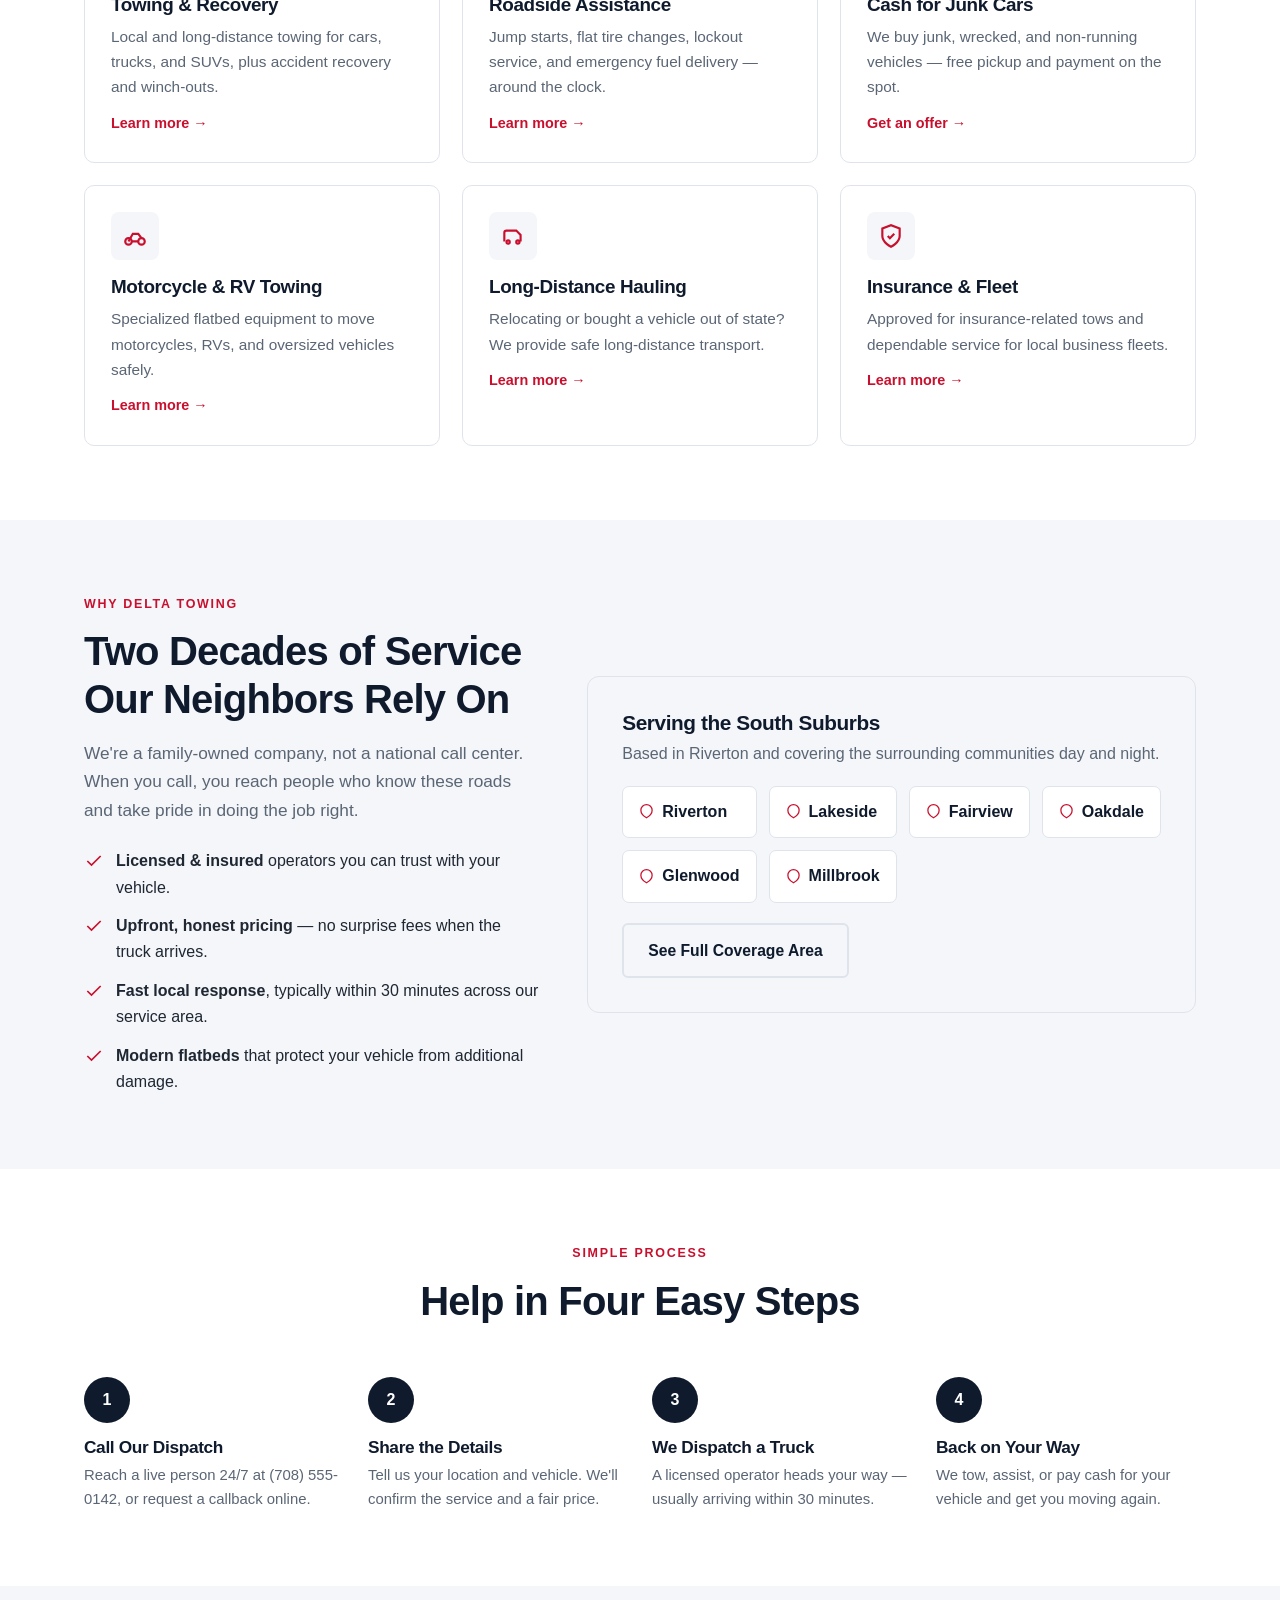
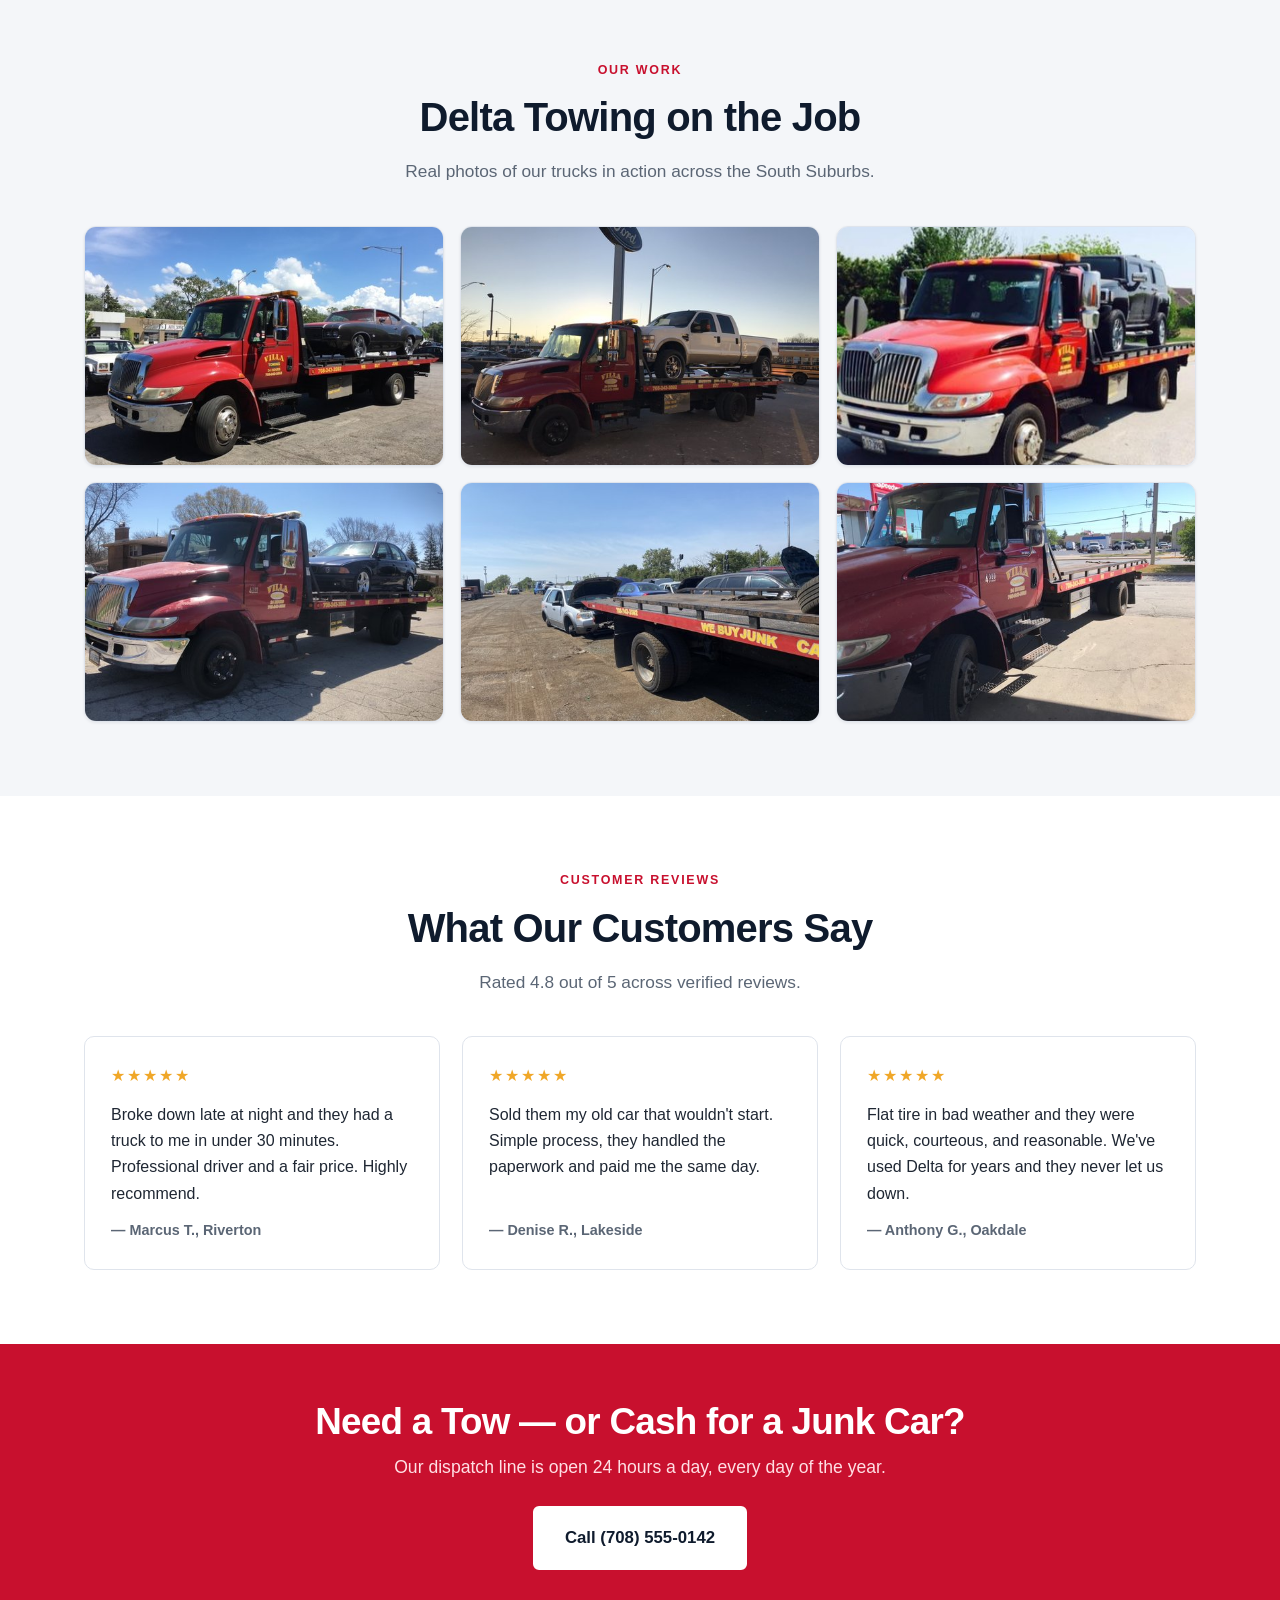
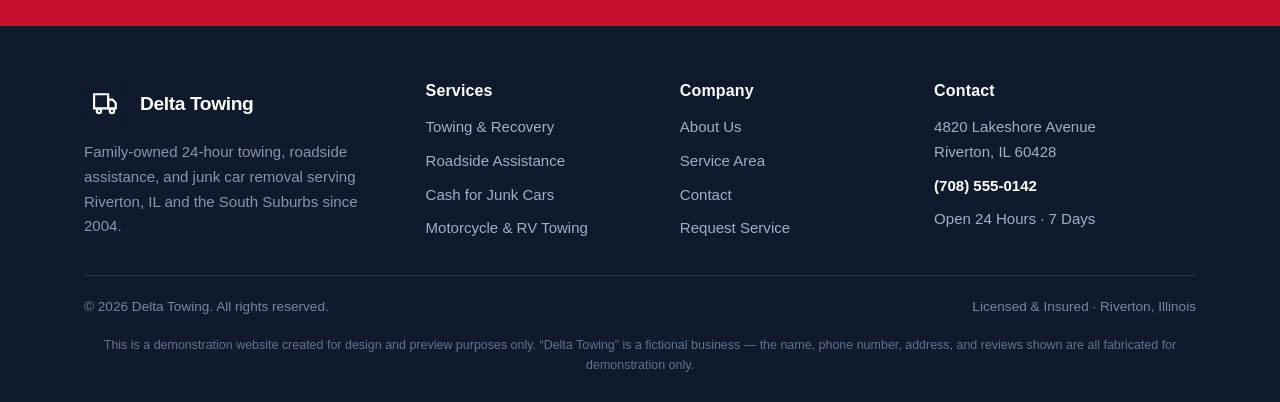
==== commit cf9e4933: "Rebrand demo site to fictional Delta Towing identity Replace real Villa Towing business details with" ====
--- a/index.html
+++ b/index.html
@@ -3,8 +3,8 @@
 <head>
 <meta charset="UTF-8">
 <meta name="viewport" content="width=device-width, initial-scale=1.0">
-<title>Villa Towing | 24/7 Towing & Cash for Junk Cars in Harvey, IL</title>
-<meta name="description" content="Villa Towing provides 24-hour towing and roadside assistance, and pays cash for junk cars in Harvey, IL and the South Suburbs. Free pickup, same-day cash. Call (708) 243-3592.">
+<title>Delta Towing | 24/7 Towing & Cash for Junk Cars in Riverton, IL</title>
+<meta name="description" content="Delta Towing provides 24-hour towing and roadside assistance, and pays cash for junk cars in Riverton, IL and the South Suburbs. Free pickup, same-day cash. Call (708) 555-0142.">
 <link rel="stylesheet" href="styles.css">
 </head>
 <body>
@@ -13,11 +13,11 @@
 <div class="topbar">
   <div class="wrap">
     <div class="tb-left">
-      <span><svg viewBox="0 0 24 24" fill="none" stroke="currentColor" stroke-width="2"><path d="M21 10c0 7-9 12-9 12s-9-5-9-12a9 9 0 0118 0z"/><circle cx="12" cy="10" r="3"/></svg>16510 Union Avenue, Harvey, IL</span>
+      <span><svg viewBox="0 0 24 24" fill="none" stroke="currentColor" stroke-width="2"><path d="M21 10c0 7-9 12-9 12s-9-5-9-12a9 9 0 0118 0z"/><circle cx="12" cy="10" r="3"/></svg>4820 Lakeshore Avenue, Riverton, IL</span>
       <span><svg viewBox="0 0 24 24" fill="none" stroke="currentColor" stroke-width="2"><circle cx="12" cy="12" r="9"/><path d="M12 7v5l3 3"/></svg>Open 24 Hours, 7 Days</span>
     </div>
     <div class="tb-right">
-      <a href="tel:+17082433592"><svg viewBox="0 0 24 24" fill="none" stroke="currentColor" stroke-width="2"><path d="M22 16.9v3a2 2 0 01-2.2 2 19.8 19.8 0 01-8.6-3 19.5 19.5 0 01-6-6 19.8 19.8 0 01-3-8.6A2 2 0 014.1 2h3a2 2 0 012 1.7c.1.9.3 1.8.6 2.6a2 2 0 01-.5 2.1L8.1 9.9a16 16 0 006 6l1.5-1.1a2 2 0 012.1-.5c.8.3 1.7.5 2.6.6a2 2 0 011.7 2z"/></svg>Emergency Dispatch: (708) 243-3592</a>
+      <a href="tel:+17085550142"><svg viewBox="0 0 24 24" fill="none" stroke="currentColor" stroke-width="2"><path d="M22 16.9v3a2 2 0 01-2.2 2 19.8 19.8 0 01-8.6-3 19.5 19.5 0 01-6-6 19.8 19.8 0 01-3-8.6A2 2 0 014.1 2h3a2 2 0 012 1.7c.1.9.3 1.8.6 2.6a2 2 0 01-.5 2.1L8.1 9.9a16 16 0 006 6l1.5-1.1a2 2 0 012.1-.5c.8.3 1.7.5 2.6.6a2 2 0 011.7 2z"/></svg>Emergency Dispatch: (708) 555-0142</a>
     </div>
   </div>
 </div>
@@ -27,7 +27,7 @@
   <div class="wrap nav">
     <a href="index.html" class="brand">
       <span class="logo"><svg viewBox="0 0 24 24" fill="none" stroke="#fff" stroke-width="2"><path d="M1 3h13v13H1z"/><path d="M14 8h4l3 3v5h-7z"/><circle cx="5.5" cy="18.5" r="2"/><circle cx="17.5" cy="18.5" r="2"/></svg></span>
-      <span><span class="name">Villa Towing</span><br><span class="tag">Harvey, IL · Since 2003</span></span>
+      <span><span class="name">Delta Towing</span><br><span class="tag">Riverton, IL · Since 2004</span></span>
     </a>
     <nav class="nav-links" id="menu">
       <a href="index.html" class="active">Home</a>
@@ -36,7 +36,7 @@
       <a href="about.html">About</a>
       <a href="service-area.html">Service Area</a>
       <a href="contact.html">Contact</a>
-      <a href="tel:+17082433592" class="btn btn-primary nav-cta">Call Now</a>
+      <a href="tel:+17085550142" class="btn btn-primary nav-cta">Call Now</a>
     </nav>
     <button class="menu-btn" onclick="document.getElementById('menu').classList.toggle('open')">☰</button>
   </div>
@@ -49,11 +49,11 @@
       <div>
         <p class="eyebrow">24-Hour Towing · We Buy Junk Cars for Cash</p>
         <h1>Fast, Reliable Towing — Plus Top Cash for Your Junk Car</h1>
-        <p>When you're stuck on the road, we answer the phone and show up. And when you're ready to get rid of that junk, wrecked, or non-running vehicle, we'll buy it for cash and haul it away free. Serving Harvey and the South Suburbs for over 20 years.</p>
+        <p>When you're stuck on the road, we answer the phone and show up. And when you're ready to get rid of that junk, wrecked, or non-running vehicle, we'll buy it for cash and haul it away free. Serving Riverton and the South Suburbs for over 20 years.</p>
         <div class="hero-cta">
-          <a href="tel:+17082433592" class="btn btn-primary btn-lg">
+          <a href="tel:+17085550142" class="btn btn-primary btn-lg">
             <svg viewBox="0 0 24 24" fill="none" stroke="currentColor" stroke-width="2"><path d="M22 16.9v3a2 2 0 01-2.2 2 19.8 19.8 0 01-8.6-3 19.5 19.5 0 01-6-6 19.8 19.8 0 01-3-8.6A2 2 0 014.1 2h3a2 2 0 012 1.7c.1.9.3 1.8.6 2.6a2 2 0 01-.5 2.1L8.1 9.9a16 16 0 006 6l1.5-1.1a2 2 0 012.1-.5c.8.3 1.7.5 2.6.6a2 2 0 011.7 2z"/></svg>
-            (708) 243-3592
+            (708) 555-0142
           </a>
           <a href="junk-cars.html" class="btn btn-light btn-lg">
             <svg viewBox="0 0 24 24" fill="none" stroke="currentColor" stroke-width="2"><path d="M12 1v22M17 5H9.5a3.5 3.5 0 000 7h5a3.5 3.5 0 010 7H6"/></svg>
@@ -99,7 +99,7 @@
   <div class="wrap">
     <div class="junk-inner">
       <div class="junk-photo">
-        <img src="images/yelp-1.jpg" alt="Villa Towing — Cash for Junk Cars, free pickup, offers $300–$3,000">
+        <img src="images/yelp-13.jpg" alt="Delta Towing flatbed picking up a junk car at the salvage yard">
       </div>
       <div class="junk-copy">
         <p class="eyebrow" style="color:#fff;opacity:.85">Cash for Junk Cars</p>
@@ -113,7 +113,7 @@
         </div>
       </div>
       <div class="junk-cta">
-        <a href="tel:+17082433592" class="btn btn-light btn-lg">Get Your Cash Offer</a>
+        <a href="tel:+17085550142" class="btn btn-light btn-lg">Get Your Cash Offer</a>
         <a href="junk-cars.html" class="junk-link">See how it works →</a>
       </div>
     </div>
@@ -173,7 +173,7 @@
 <section class="section bg-mist">
   <div class="wrap split">
     <div>
-      <p class="eyebrow">Why Villa Towing</p>
+      <p class="eyebrow">Why Delta Towing</p>
       <h2 class="h-lead">Two Decades of Service Our Neighbors Rely On</h2>
       <p class="sub" style="margin-bottom:24px">We're a family-owned company, not a national call center. When you call, you reach people who know these roads and take pride in doing the job right.</p>
       <ul class="checks">
@@ -185,14 +185,14 @@
     </div>
     <div class="panel">
       <h3 style="font-size:1.3rem;margin-bottom:6px">Serving the South Suburbs</h3>
-      <p style="color:var(--muted);margin-bottom:18px">Based in Harvey and covering the surrounding communities day and night.</p>
+      <p style="color:var(--muted);margin-bottom:18px">Based in Riverton and covering the surrounding communities day and night.</p>
       <div class="area-grid">
-        <span><svg viewBox="0 0 24 24" fill="none" stroke-width="2"><path d="M21 10c0 7-9 12-9 12s-9-5-9-12a9 9 0 0118 0z"/></svg>Harvey</span>
-        <span><svg viewBox="0 0 24 24" fill="none" stroke-width="2"><path d="M21 10c0 7-9 12-9 12s-9-5-9-12a9 9 0 0118 0z"/></svg>Markham</span>
-        <span><svg viewBox="0 0 24 24" fill="none" stroke-width="2"><path d="M21 10c0 7-9 12-9 12s-9-5-9-12a9 9 0 0118 0z"/></svg>Dixmoor</span>
-        <span><svg viewBox="0 0 24 24" fill="none" stroke-width="2"><path d="M21 10c0 7-9 12-9 12s-9-5-9-12a9 9 0 0118 0z"/></svg>Riverdale</span>
-        <span><svg viewBox="0 0 24 24" fill="none" stroke-width="2"><path d="M21 10c0 7-9 12-9 12s-9-5-9-12a9 9 0 0118 0z"/></svg>Phoenix</span>
-        <span><svg viewBox="0 0 24 24" fill="none" stroke-width="2"><path d="M21 10c0 7-9 12-9 12s-9-5-9-12a9 9 0 0118 0z"/></svg>Posen</span>
+        <span><svg viewBox="0 0 24 24" fill="none" stroke-width="2"><path d="M21 10c0 7-9 12-9 12s-9-5-9-12a9 9 0 0118 0z"/></svg>Riverton</span>
+        <span><svg viewBox="0 0 24 24" fill="none" stroke-width="2"><path d="M21 10c0 7-9 12-9 12s-9-5-9-12a9 9 0 0118 0z"/></svg>Lakeside</span>
+        <span><svg viewBox="0 0 24 24" fill="none" stroke-width="2"><path d="M21 10c0 7-9 12-9 12s-9-5-9-12a9 9 0 0118 0z"/></svg>Fairview</span>
+        <span><svg viewBox="0 0 24 24" fill="none" stroke-width="2"><path d="M21 10c0 7-9 12-9 12s-9-5-9-12a9 9 0 0118 0z"/></svg>Oakdale</span>
+        <span><svg viewBox="0 0 24 24" fill="none" stroke-width="2"><path d="M21 10c0 7-9 12-9 12s-9-5-9-12a9 9 0 0118 0z"/></svg>Glenwood</span>
+        <span><svg viewBox="0 0 24 24" fill="none" stroke-width="2"><path d="M21 10c0 7-9 12-9 12s-9-5-9-12a9 9 0 0118 0z"/></svg>Millbrook</span>
       </div>
       <a href="service-area.html" class="btn btn-outline" style="margin-top:20px">See Full Coverage Area</a>
     </div>
@@ -207,7 +207,7 @@
       <h2 class="h-lead">Help in Four Easy Steps</h2>
     </div>
     <div class="steps">
-      <div class="step"><div class="num">1</div><h4>Call Our Dispatch</h4><p>Reach a live person 24/7 at (708) 243-3592, or request a callback online.</p></div>
+      <div class="step"><div class="num">1</div><h4>Call Our Dispatch</h4><p>Reach a live person 24/7 at (708) 555-0142, or request a callback online.</p></div>
       <div class="step"><div class="num">2</div><h4>Share the Details</h4><p>Tell us your location and vehicle. We'll confirm the service and a fair price.</p></div>
       <div class="step"><div class="num">3</div><h4>We Dispatch a Truck</h4><p>A licensed operator heads your way — usually arriving within 30 minutes.</p></div>
       <div class="step"><div class="num">4</div><h4>Back on Your Way</h4><p>We tow, assist, or pay cash for your vehicle and get you moving again.</p></div>
@@ -220,16 +220,16 @@
   <div class="wrap">
     <div class="center" style="margin-bottom:40px">
       <p class="eyebrow">Our Work</p>
-      <h2 class="h-lead">Villa Towing on the Job</h2>
+      <h2 class="h-lead">Delta Towing on the Job</h2>
       <p class="sub">Real photos of our trucks in action across the South Suburbs.</p>
     </div>
     <div class="gallery">
-      <a href="images/yelp-7.jpg" target="_blank"><img src="images/yelp-7.jpg" alt="Villa Towing flatbed hauling a classic car"></a>
-      <a href="images/yelp-5.jpg" target="_blank"><img src="images/yelp-5.jpg" alt="Villa Towing loading a pickup truck at a dealership"></a>
-      <a href="images/yelp-8.jpg" target="_blank"><img src="images/yelp-8.jpg" alt="Villa Towing flatbed hauling an SUV"></a>
-      <a href="images/yelp-9.jpg" target="_blank"><img src="images/yelp-9.jpg" alt="Villa Towing flatbed with a sedan"></a>
-      <a href="images/yelp-12.jpg" target="_blank"><img src="images/yelp-12.jpg" alt="Villa Towing loading a vehicle — we buy junk cars"></a>
-      <a href="images/yelp-10.jpg" target="_blank"><img src="images/yelp-10.jpg" alt="Villa Towing tow truck ready for a call"></a>
+      <a href="images/yelp-7.jpg" target="_blank"><img src="images/yelp-7.jpg" alt="Delta Towing flatbed hauling a classic car"></a>
+      <a href="images/yelp-5.jpg" target="_blank"><img src="images/yelp-5.jpg" alt="Delta Towing loading a pickup truck at a dealership"></a>
+      <a href="images/yelp-8.jpg" target="_blank"><img src="images/yelp-8.jpg" alt="Delta Towing flatbed hauling an SUV"></a>
+      <a href="images/yelp-9.jpg" target="_blank"><img src="images/yelp-9.jpg" alt="Delta Towing flatbed with a sedan"></a>
+      <a href="images/yelp-12.jpg" target="_blank"><img src="images/yelp-12.jpg" alt="Delta Towing loading a vehicle — we buy junk cars"></a>
+      <a href="images/yelp-10.jpg" target="_blank"><img src="images/yelp-10.jpg" alt="Delta Towing tow truck ready for a call"></a>
     </div>
   </div>
 </section>
@@ -243,9 +243,9 @@
       <p class="sub">Rated 4.8 out of 5 across verified reviews.</p>
     </div>
     <div class="grid grid-3">
-      <div class="review"><div class="stars">★★★★★</div><q>Broke down late at night and they had a truck to me in under 30 minutes. Professional driver and a fair price. Highly recommend.</q><span class="who">— Marcus T., Harvey</span></div>
-      <div class="review"><div class="stars">★★★★★</div><q>Sold them my old car that wouldn't start. Simple process, they handled the paperwork and paid me the same day.</q><span class="who">— Denise R., Markham</span></div>
-      <div class="review"><div class="stars">★★★★★</div><q>Flat tire in bad weather and they were quick, courteous, and reasonable. We've used Villa for years and they never let us down.</q><span class="who">— Anthony G., Riverdale</span></div>
+      <div class="review"><div class="stars">★★★★★</div><q>Broke down late at night and they had a truck to me in under 30 minutes. Professional driver and a fair price. Highly recommend.</q><span class="who">— Marcus T., Riverton</span></div>
+      <div class="review"><div class="stars">★★★★★</div><q>Sold them my old car that wouldn't start. Simple process, they handled the paperwork and paid me the same day.</q><span class="who">— Denise R., Lakeside</span></div>
+      <div class="review"><div class="stars">★★★★★</div><q>Flat tire in bad weather and they were quick, courteous, and reasonable. We've used Delta for years and they never let us down.</q><span class="who">— Anthony G., Oakdale</span></div>
     </div>
   </div>
 </section>
@@ -255,7 +255,7 @@
   <div class="wrap">
     <h2>Need a Tow — or Cash for a Junk Car?</h2>
     <p>Our dispatch line is open 24 hours a day, every day of the year.</p>
-    <a href="tel:+17082433592" class="btn btn-light btn-lg">Call (708) 243-3592</a>
+    <a href="tel:+17085550142" class="btn btn-light btn-lg">Call (708) 555-0142</a>
   </div>
 </section>
 
@@ -266,9 +266,9 @@
       <div class="foot-brand">
         <div class="brand">
           <span class="logo"><svg viewBox="0 0 24 24" fill="none" stroke="#fff" stroke-width="2"><path d="M1 3h13v13H1z"/><path d="M14 8h4l3 3v5h-7z"/><circle cx="5.5" cy="18.5" r="2"/><circle cx="17.5" cy="18.5" r="2"/></svg></span>
-          <span class="name" style="color:#fff;font-weight:800;font-size:1.2rem">Villa Towing</span>
+          <span class="name" style="color:#fff;font-weight:800;font-size:1.2rem">Delta Towing</span>
         </div>
-        <p>Family-owned 24-hour towing, roadside assistance, and junk car removal serving Harvey, IL and the South Suburbs since 2003.</p>
+        <p>Family-owned 24-hour towing, roadside assistance, and junk car removal serving Riverton, IL and the South Suburbs since 2004.</p>
       </div>
       <div>
         <h4>Services</h4>
@@ -291,21 +291,21 @@
       <div>
         <h4>Contact</h4>
         <ul class="foot-links">
-          <li>16510 Union Avenue<br>Harvey, IL 60426</li>
-          <li><a href="tel:+17082433592" style="color:#fff;font-weight:700">(708) 243-3592</a></li>
+          <li>4820 Lakeshore Avenue<br>Riverton, IL 60428</li>
+          <li><a href="tel:+17085550142" style="color:#fff;font-weight:700">(708) 555-0142</a></li>
           <li>Open 24 Hours · 7 Days</li>
         </ul>
       </div>
     </div>
     <div class="foot-bottom">
-      <span>© 2026 Villa Towing. All rights reserved.</span>
-      <span>Licensed &amp; Insured · Harvey, Illinois</span>
-    </div>
-    <p class="disclaimer">This is a demonstration website created for design and preview purposes only. Business details are drawn from public listings and this is not an official Villa Towing web property.</p>
+      <span>© 2026 Delta Towing. All rights reserved.</span>
+      <span>Licensed &amp; Insured · Riverton, Illinois</span>
+    </div>
+    <p class="disclaimer">This is a demonstration website created for design and preview purposes only. “Delta Towing” is a fictional business — the name, phone number, address, and reviews shown are all fabricated for demonstration only.</p>
   </div>
 </footer>
 
-<a href="tel:+17082433592" class="callbar">📞 Tap to Call — (708) 243-3592</a>
+<a href="tel:+17085550142" class="callbar">📞 Tap to Call — (708) 555-0142</a>
 
 <script>
 function villaSubmit(e){
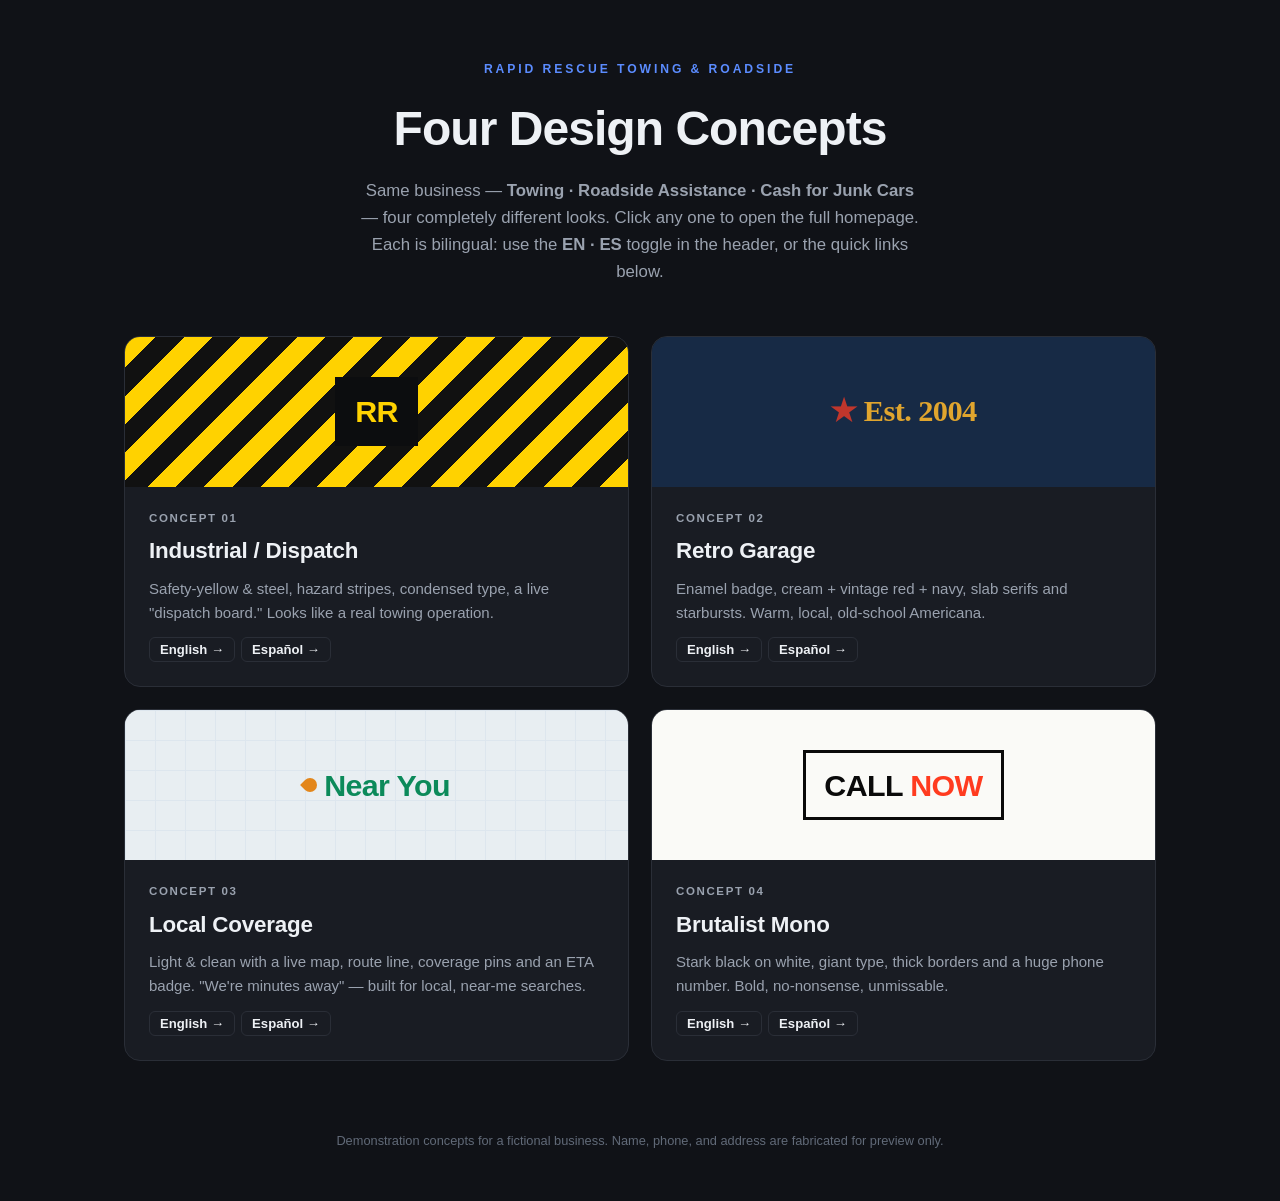
==== commit fec27b37: "Add Render static-site blueprint and root redirect render.yaml deploys the demo as a static site fro" ====
--- a/index.html
+++ b/index.html
@@ -3,318 +3,19 @@
 <head>
 <meta charset="UTF-8">
 <meta name="viewport" content="width=device-width, initial-scale=1.0">
-<title>Delta Towing | 24/7 Towing & Cash for Junk Cars in Riverton, IL</title>
-<meta name="description" content="Delta Towing provides 24-hour towing and roadside assistance, and pays cash for junk cars in Riverton, IL and the South Suburbs. Free pickup, same-day cash. Call (708) 555-0142.">
-<link rel="stylesheet" href="styles.css">
+<meta http-equiv="refresh" content="0; url=concepts/index.html">
+<link rel="canonical" href="concepts/index.html">
+<title>Rapid Rescue — Design Concepts</title>
+<style>
+  body{font-family:"Helvetica Neue",Arial,sans-serif;background:#101217;color:#eef1f5;
+       display:grid;place-items:center;min-height:100vh;margin:0;text-align:center;padding:24px}
+  a{color:#5b8cff;font-weight:700}
+</style>
 </head>
 <body>
-
-<!-- TOP BAR -->
-<div class="topbar">
-  <div class="wrap">
-    <div class="tb-left">
-      <span><svg viewBox="0 0 24 24" fill="none" stroke="currentColor" stroke-width="2"><path d="M21 10c0 7-9 12-9 12s-9-5-9-12a9 9 0 0118 0z"/><circle cx="12" cy="10" r="3"/></svg>4820 Lakeshore Avenue, Riverton, IL</span>
-      <span><svg viewBox="0 0 24 24" fill="none" stroke="currentColor" stroke-width="2"><circle cx="12" cy="12" r="9"/><path d="M12 7v5l3 3"/></svg>Open 24 Hours, 7 Days</span>
-    </div>
-    <div class="tb-right">
-      <a href="tel:+17085550142"><svg viewBox="0 0 24 24" fill="none" stroke="currentColor" stroke-width="2"><path d="M22 16.9v3a2 2 0 01-2.2 2 19.8 19.8 0 01-8.6-3 19.5 19.5 0 01-6-6 19.8 19.8 0 01-3-8.6A2 2 0 014.1 2h3a2 2 0 012 1.7c.1.9.3 1.8.6 2.6a2 2 0 01-.5 2.1L8.1 9.9a16 16 0 006 6l1.5-1.1a2 2 0 012.1-.5c.8.3 1.7.5 2.6.6a2 2 0 011.7 2z"/></svg>Emergency Dispatch: (708) 555-0142</a>
-    </div>
+  <div>
+    <p>Loading the Rapid Rescue design concepts…</p>
+    <p><a href="concepts/index.html">Open the concepts →</a></p>
   </div>
-</div>
-
-<!-- HEADER -->
-<header class="site">
-  <div class="wrap nav">
-    <a href="index.html" class="brand">
-      <span class="logo"><svg viewBox="0 0 24 24" fill="none" stroke="#fff" stroke-width="2"><path d="M1 3h13v13H1z"/><path d="M14 8h4l3 3v5h-7z"/><circle cx="5.5" cy="18.5" r="2"/><circle cx="17.5" cy="18.5" r="2"/></svg></span>
-      <span><span class="name">Delta Towing</span><br><span class="tag">Riverton, IL · Since 2004</span></span>
-    </a>
-    <nav class="nav-links" id="menu">
-      <a href="index.html" class="active">Home</a>
-      <a href="services.html">Services</a>
-      <a href="junk-cars.html">Cash for Junk Cars</a>
-      <a href="about.html">About</a>
-      <a href="service-area.html">Service Area</a>
-      <a href="contact.html">Contact</a>
-      <a href="tel:+17085550142" class="btn btn-primary nav-cta">Call Now</a>
-    </nav>
-    <button class="menu-btn" onclick="document.getElementById('menu').classList.toggle('open')">☰</button>
-  </div>
-</header>
-
-<!-- HERO -->
-<section class="hero has-photo" style="background-image:linear-gradient(rgba(15,27,45,.90),rgba(15,27,45,.80)),url('images/yelp-7.jpg')">
-  <div class="wrap">
-    <div class="hero-grid">
-      <div>
-        <p class="eyebrow">24-Hour Towing · We Buy Junk Cars for Cash</p>
-        <h1>Fast, Reliable Towing — Plus Top Cash for Your Junk Car</h1>
-        <p>When you're stuck on the road, we answer the phone and show up. And when you're ready to get rid of that junk, wrecked, or non-running vehicle, we'll buy it for cash and haul it away free. Serving Riverton and the South Suburbs for over 20 years.</p>
-        <div class="hero-cta">
-          <a href="tel:+17085550142" class="btn btn-primary btn-lg">
-            <svg viewBox="0 0 24 24" fill="none" stroke="currentColor" stroke-width="2"><path d="M22 16.9v3a2 2 0 01-2.2 2 19.8 19.8 0 01-8.6-3 19.5 19.5 0 01-6-6 19.8 19.8 0 01-3-8.6A2 2 0 014.1 2h3a2 2 0 012 1.7c.1.9.3 1.8.6 2.6a2 2 0 01-.5 2.1L8.1 9.9a16 16 0 006 6l1.5-1.1a2 2 0 012.1-.5c.8.3 1.7.5 2.6.6a2 2 0 011.7 2z"/></svg>
-            (708) 555-0142
-          </a>
-          <a href="junk-cars.html" class="btn btn-light btn-lg">
-            <svg viewBox="0 0 24 24" fill="none" stroke="currentColor" stroke-width="2"><path d="M12 1v22M17 5H9.5a3.5 3.5 0 000 7h5a3.5 3.5 0 010 7H6"/></svg>
-            Sell a Junk Car
-          </a>
-        </div>
-        <div class="trust-row">
-          <div class="t"><span class="n">Cash</span><span class="l">For Junk Cars</span></div>
-          <div class="t"><span class="n">Free</span><span class="l">Car Pickup</span></div>
-          <div class="t"><span class="n">20+</span><span class="l">Years in Business</span></div>
-          <div class="t"><span class="n">24/7</span><span class="l">Live Dispatch</span></div>
-        </div>
-      </div>
-
-      <div class="quote-card" id="quote">
-        <h3>Request Service</h3>
-        <p class="qс-sub">Send a request and we'll call you right back. For emergencies, please call.</p>
-        <form onsubmit="return villaSubmit(event)">
-          <div class="field"><label>Full Name</label><input required placeholder="Your name"></div>
-          <div class="field"><label>Phone Number</label><input required type="tel" placeholder="(708) 000-0000"></div>
-          <div class="field">
-            <label>How Can We Help?</label>
-            <select>
-              <option>Towing / Vehicle Recovery</option>
-              <option>Sell a Junk Car (Cash Offer)</option>
-              <option>Jump Start</option>
-              <option>Flat Tire Change</option>
-              <option>Lockout / Fuel Delivery</option>
-              <option>Motorcycle or RV Towing</option>
-            </select>
-          </div>
-          <div class="field"><label>Your Location</label><input placeholder="Street, city, or landmark"></div>
-          <button type="submit" class="btn btn-primary" style="width:100%;justify-content:center">Request Callback</button>
-          <p class="form-note">No obligation · Free estimate</p>
-        </form>
-      </div>
-    </div>
-  </div>
-</section>
-
-<!-- CASH FOR JUNK CARS HIGHLIGHT -->
-<section class="junk-band">
-  <div class="wrap">
-    <div class="junk-inner">
-      <div class="junk-photo">
-        <img src="images/yelp-13.jpg" alt="Delta Towing flatbed picking up a junk car at the salvage yard">
-      </div>
-      <div class="junk-copy">
-        <p class="eyebrow" style="color:#fff;opacity:.85">Cash for Junk Cars</p>
-        <h2>Got a Junk Car? We Pay Cash On the Spot.</h2>
-        <p>Junk, wrecked, or won't start — any make, any condition. Free same-day pickup, honest offers, and we handle the paperwork. You get paid, we do the heavy lifting.</p>
-        <div class="junk-tags">
-          <span>✓ Free Towing &amp; Pickup</span>
-          <span>✓ Same-Day Cash</span>
-          <span>✓ Any Make or Condition</span>
-          <span>✓ We Handle the Title Paperwork</span>
-        </div>
-      </div>
-      <div class="junk-cta">
-        <a href="tel:+17085550142" class="btn btn-light btn-lg">Get Your Cash Offer</a>
-        <a href="junk-cars.html" class="junk-link">See how it works →</a>
-      </div>
-    </div>
-  </div>
-</section>
-
-<!-- SERVICES -->
-<section class="section">
-  <div class="wrap">
-    <div class="center" style="margin-bottom:44px">
-      <p class="eyebrow">Our Services</p>
-      <h2 class="h-lead">Full-Service Towing &amp; Recovery</h2>
-      <p class="sub">From a quick jump start to a long-distance haul, our licensed operators handle it with the right equipment and care for your vehicle.</p>
-    </div>
-    <div class="grid grid-3">
-      <div class="card">
-        <div class="icon"><svg viewBox="0 0 24 24" fill="none" stroke-width="2"><path d="M1 3h13v13H1z"/><path d="M14 8h4l3 3v5h-7z"/><circle cx="5.5" cy="18.5" r="2"/><circle cx="17.5" cy="18.5" r="2"/></svg></div>
-        <h3>Towing &amp; Recovery</h3>
-        <p>Local and long-distance towing for cars, trucks, and SUVs, plus accident recovery and winch-outs.</p>
-        <a href="services.html" class="more">Learn more →</a>
-      </div>
-      <div class="card">
-        <div class="icon"><svg viewBox="0 0 24 24" fill="none" stroke-width="2"><circle cx="12" cy="12" r="9"/><path d="M12 7v5l3 2"/></svg></div>
-        <h3>Roadside Assistance</h3>
-        <p>Jump starts, flat tire changes, lockout service, and emergency fuel delivery — around the clock.</p>
-        <a href="services.html" class="more">Learn more →</a>
-      </div>
-      <div class="card">
-        <div class="icon"><svg viewBox="0 0 24 24" fill="none" stroke-width="2"><path d="M12 1v22M17 5H9.5a3.5 3.5 0 000 7h5a3.5 3.5 0 010 7H6"/></svg></div>
-        <h3>Cash for Junk Cars</h3>
-        <p>We buy junk, wrecked, and non-running vehicles — free pickup and payment on the spot.</p>
-        <a href="junk-cars.html" class="more">Get an offer →</a>
-      </div>
-      <div class="card">
-        <div class="icon"><svg viewBox="0 0 24 24" fill="none" stroke-width="2"><circle cx="6" cy="17" r="3"/><circle cx="18" cy="17" r="3"/><path d="M9 17h6M6 17l4-7h5l3 4"/></svg></div>
-        <h3>Motorcycle &amp; RV Towing</h3>
-        <p>Specialized flatbed equipment to move motorcycles, RVs, and oversized vehicles safely.</p>
-        <a href="services.html" class="more">Learn more →</a>
-      </div>
-      <div class="card">
-        <div class="icon"><svg viewBox="0 0 24 24" fill="none" stroke-width="2"><path d="M3 12h18M12 3v18" opacity=".0"/><path d="M4 17V9a2 2 0 012-2h9l4 4v6"/><circle cx="7.5" cy="17.5" r="1.5"/><circle cx="16.5" cy="17.5" r="1.5"/></svg></div>
-        <h3>Long-Distance Hauling</h3>
-        <p>Relocating or bought a vehicle out of state? We provide safe long-distance transport.</p>
-        <a href="services.html" class="more">Learn more →</a>
-      </div>
-      <div class="card">
-        <div class="icon"><svg viewBox="0 0 24 24" fill="none" stroke-width="2"><path d="M12 22s8-4 8-10V5l-8-3-8 3v7c0 6 8 10 8 10z"/><path d="M9 12l2 2 4-4"/></svg></div>
-        <h3>Insurance &amp; Fleet</h3>
-        <p>Approved for insurance-related tows and dependable service for local business fleets.</p>
-        <a href="services.html" class="more">Learn more →</a>
-      </div>
-    </div>
-  </div>
-</section>
-
-<!-- WHY / SPLIT -->
-<section class="section bg-mist">
-  <div class="wrap split">
-    <div>
-      <p class="eyebrow">Why Delta Towing</p>
-      <h2 class="h-lead">Two Decades of Service Our Neighbors Rely On</h2>
-      <p class="sub" style="margin-bottom:24px">We're a family-owned company, not a national call center. When you call, you reach people who know these roads and take pride in doing the job right.</p>
-      <ul class="checks">
-        <li><svg viewBox="0 0 24 24" fill="none" stroke-width="2"><path d="M20 6L9 17l-5-5"/></svg><span><strong>Licensed &amp; insured</strong> operators you can trust with your vehicle.</span></li>
-        <li><svg viewBox="0 0 24 24" fill="none" stroke-width="2"><path d="M20 6L9 17l-5-5"/></svg><span><strong>Upfront, honest pricing</strong> — no surprise fees when the truck arrives.</span></li>
-        <li><svg viewBox="0 0 24 24" fill="none" stroke-width="2"><path d="M20 6L9 17l-5-5"/></svg><span><strong>Fast local response</strong>, typically within 30 minutes across our service area.</span></li>
-        <li><svg viewBox="0 0 24 24" fill="none" stroke-width="2"><path d="M20 6L9 17l-5-5"/></svg><span><strong>Modern flatbeds</strong> that protect your vehicle from additional damage.</span></li>
-      </ul>
-    </div>
-    <div class="panel">
-      <h3 style="font-size:1.3rem;margin-bottom:6px">Serving the South Suburbs</h3>
-      <p style="color:var(--muted);margin-bottom:18px">Based in Riverton and covering the surrounding communities day and night.</p>
-      <div class="area-grid">
-        <span><svg viewBox="0 0 24 24" fill="none" stroke-width="2"><path d="M21 10c0 7-9 12-9 12s-9-5-9-12a9 9 0 0118 0z"/></svg>Riverton</span>
-        <span><svg viewBox="0 0 24 24" fill="none" stroke-width="2"><path d="M21 10c0 7-9 12-9 12s-9-5-9-12a9 9 0 0118 0z"/></svg>Lakeside</span>
-        <span><svg viewBox="0 0 24 24" fill="none" stroke-width="2"><path d="M21 10c0 7-9 12-9 12s-9-5-9-12a9 9 0 0118 0z"/></svg>Fairview</span>
-        <span><svg viewBox="0 0 24 24" fill="none" stroke-width="2"><path d="M21 10c0 7-9 12-9 12s-9-5-9-12a9 9 0 0118 0z"/></svg>Oakdale</span>
-        <span><svg viewBox="0 0 24 24" fill="none" stroke-width="2"><path d="M21 10c0 7-9 12-9 12s-9-5-9-12a9 9 0 0118 0z"/></svg>Glenwood</span>
-        <span><svg viewBox="0 0 24 24" fill="none" stroke-width="2"><path d="M21 10c0 7-9 12-9 12s-9-5-9-12a9 9 0 0118 0z"/></svg>Millbrook</span>
-      </div>
-      <a href="service-area.html" class="btn btn-outline" style="margin-top:20px">See Full Coverage Area</a>
-    </div>
-  </div>
-</section>
-
-<!-- HOW IT WORKS -->
-<section class="section">
-  <div class="wrap">
-    <div class="center" style="margin-bottom:44px">
-      <p class="eyebrow">Simple Process</p>
-      <h2 class="h-lead">Help in Four Easy Steps</h2>
-    </div>
-    <div class="steps">
-      <div class="step"><div class="num">1</div><h4>Call Our Dispatch</h4><p>Reach a live person 24/7 at (708) 555-0142, or request a callback online.</p></div>
-      <div class="step"><div class="num">2</div><h4>Share the Details</h4><p>Tell us your location and vehicle. We'll confirm the service and a fair price.</p></div>
-      <div class="step"><div class="num">3</div><h4>We Dispatch a Truck</h4><p>A licensed operator heads your way — usually arriving within 30 minutes.</p></div>
-      <div class="step"><div class="num">4</div><h4>Back on Your Way</h4><p>We tow, assist, or pay cash for your vehicle and get you moving again.</p></div>
-    </div>
-  </div>
-</section>
-
-<!-- GALLERY -->
-<section class="section bg-mist">
-  <div class="wrap">
-    <div class="center" style="margin-bottom:40px">
-      <p class="eyebrow">Our Work</p>
-      <h2 class="h-lead">Delta Towing on the Job</h2>
-      <p class="sub">Real photos of our trucks in action across the South Suburbs.</p>
-    </div>
-    <div class="gallery">
-      <a href="images/yelp-7.jpg" target="_blank"><img src="images/yelp-7.jpg" alt="Delta Towing flatbed hauling a classic car"></a>
-      <a href="images/yelp-5.jpg" target="_blank"><img src="images/yelp-5.jpg" alt="Delta Towing loading a pickup truck at a dealership"></a>
-      <a href="images/yelp-8.jpg" target="_blank"><img src="images/yelp-8.jpg" alt="Delta Towing flatbed hauling an SUV"></a>
-      <a href="images/yelp-9.jpg" target="_blank"><img src="images/yelp-9.jpg" alt="Delta Towing flatbed with a sedan"></a>
-      <a href="images/yelp-12.jpg" target="_blank"><img src="images/yelp-12.jpg" alt="Delta Towing loading a vehicle — we buy junk cars"></a>
-      <a href="images/yelp-10.jpg" target="_blank"><img src="images/yelp-10.jpg" alt="Delta Towing tow truck ready for a call"></a>
-    </div>
-  </div>
-</section>
-
-<!-- REVIEWS -->
-<section class="section">
-  <div class="wrap">
-    <div class="center" style="margin-bottom:40px">
-      <p class="eyebrow">Customer Reviews</p>
-      <h2 class="h-lead">What Our Customers Say</h2>
-      <p class="sub">Rated 4.8 out of 5 across verified reviews.</p>
-    </div>
-    <div class="grid grid-3">
-      <div class="review"><div class="stars">★★★★★</div><q>Broke down late at night and they had a truck to me in under 30 minutes. Professional driver and a fair price. Highly recommend.</q><span class="who">— Marcus T., Riverton</span></div>
-      <div class="review"><div class="stars">★★★★★</div><q>Sold them my old car that wouldn't start. Simple process, they handled the paperwork and paid me the same day.</q><span class="who">— Denise R., Lakeside</span></div>
-      <div class="review"><div class="stars">★★★★★</div><q>Flat tire in bad weather and they were quick, courteous, and reasonable. We've used Delta for years and they never let us down.</q><span class="who">— Anthony G., Oakdale</span></div>
-    </div>
-  </div>
-</section>
-
-<!-- CTA BAND -->
-<section class="cta-band">
-  <div class="wrap">
-    <h2>Need a Tow — or Cash for a Junk Car?</h2>
-    <p>Our dispatch line is open 24 hours a day, every day of the year.</p>
-    <a href="tel:+17085550142" class="btn btn-light btn-lg">Call (708) 555-0142</a>
-  </div>
-</section>
-
-<!-- FOOTER -->
-<footer class="site">
-  <div class="wrap">
-    <div class="foot-grid">
-      <div class="foot-brand">
-        <div class="brand">
-          <span class="logo"><svg viewBox="0 0 24 24" fill="none" stroke="#fff" stroke-width="2"><path d="M1 3h13v13H1z"/><path d="M14 8h4l3 3v5h-7z"/><circle cx="5.5" cy="18.5" r="2"/><circle cx="17.5" cy="18.5" r="2"/></svg></span>
-          <span class="name" style="color:#fff;font-weight:800;font-size:1.2rem">Delta Towing</span>
-        </div>
-        <p>Family-owned 24-hour towing, roadside assistance, and junk car removal serving Riverton, IL and the South Suburbs since 2004.</p>
-      </div>
-      <div>
-        <h4>Services</h4>
-        <ul class="foot-links">
-          <li><a href="services.html">Towing &amp; Recovery</a></li>
-          <li><a href="services.html">Roadside Assistance</a></li>
-          <li><a href="junk-cars.html">Cash for Junk Cars</a></li>
-          <li><a href="services.html">Motorcycle &amp; RV Towing</a></li>
-        </ul>
-      </div>
-      <div>
-        <h4>Company</h4>
-        <ul class="foot-links">
-          <li><a href="about.html">About Us</a></li>
-          <li><a href="service-area.html">Service Area</a></li>
-          <li><a href="contact.html">Contact</a></li>
-          <li><a href="index.html#quote">Request Service</a></li>
-        </ul>
-      </div>
-      <div>
-        <h4>Contact</h4>
-        <ul class="foot-links">
-          <li>4820 Lakeshore Avenue<br>Riverton, IL 60428</li>
-          <li><a href="tel:+17085550142" style="color:#fff;font-weight:700">(708) 555-0142</a></li>
-          <li>Open 24 Hours · 7 Days</li>
-        </ul>
-      </div>
-    </div>
-    <div class="foot-bottom">
-      <span>© 2026 Delta Towing. All rights reserved.</span>
-      <span>Licensed &amp; Insured · Riverton, Illinois</span>
-    </div>
-    <p class="disclaimer">This is a demonstration website created for design and preview purposes only. “Delta Towing” is a fictional business — the name, phone number, address, and reviews shown are all fabricated for demonstration only.</p>
-  </div>
-</footer>
-
-<a href="tel:+17085550142" class="callbar">📞 Tap to Call — (708) 555-0142</a>
-
-<script>
-function villaSubmit(e){
-  e.preventDefault();
-  var b=e.target.querySelector('button[type=submit]');
-  b.textContent="✓ Request received — we'll call you shortly";
-  b.style.background="#1f7a3d";b.style.borderColor="#1f7a3d";
-  return false;
-}
-</script>
 </body>
 </html>
